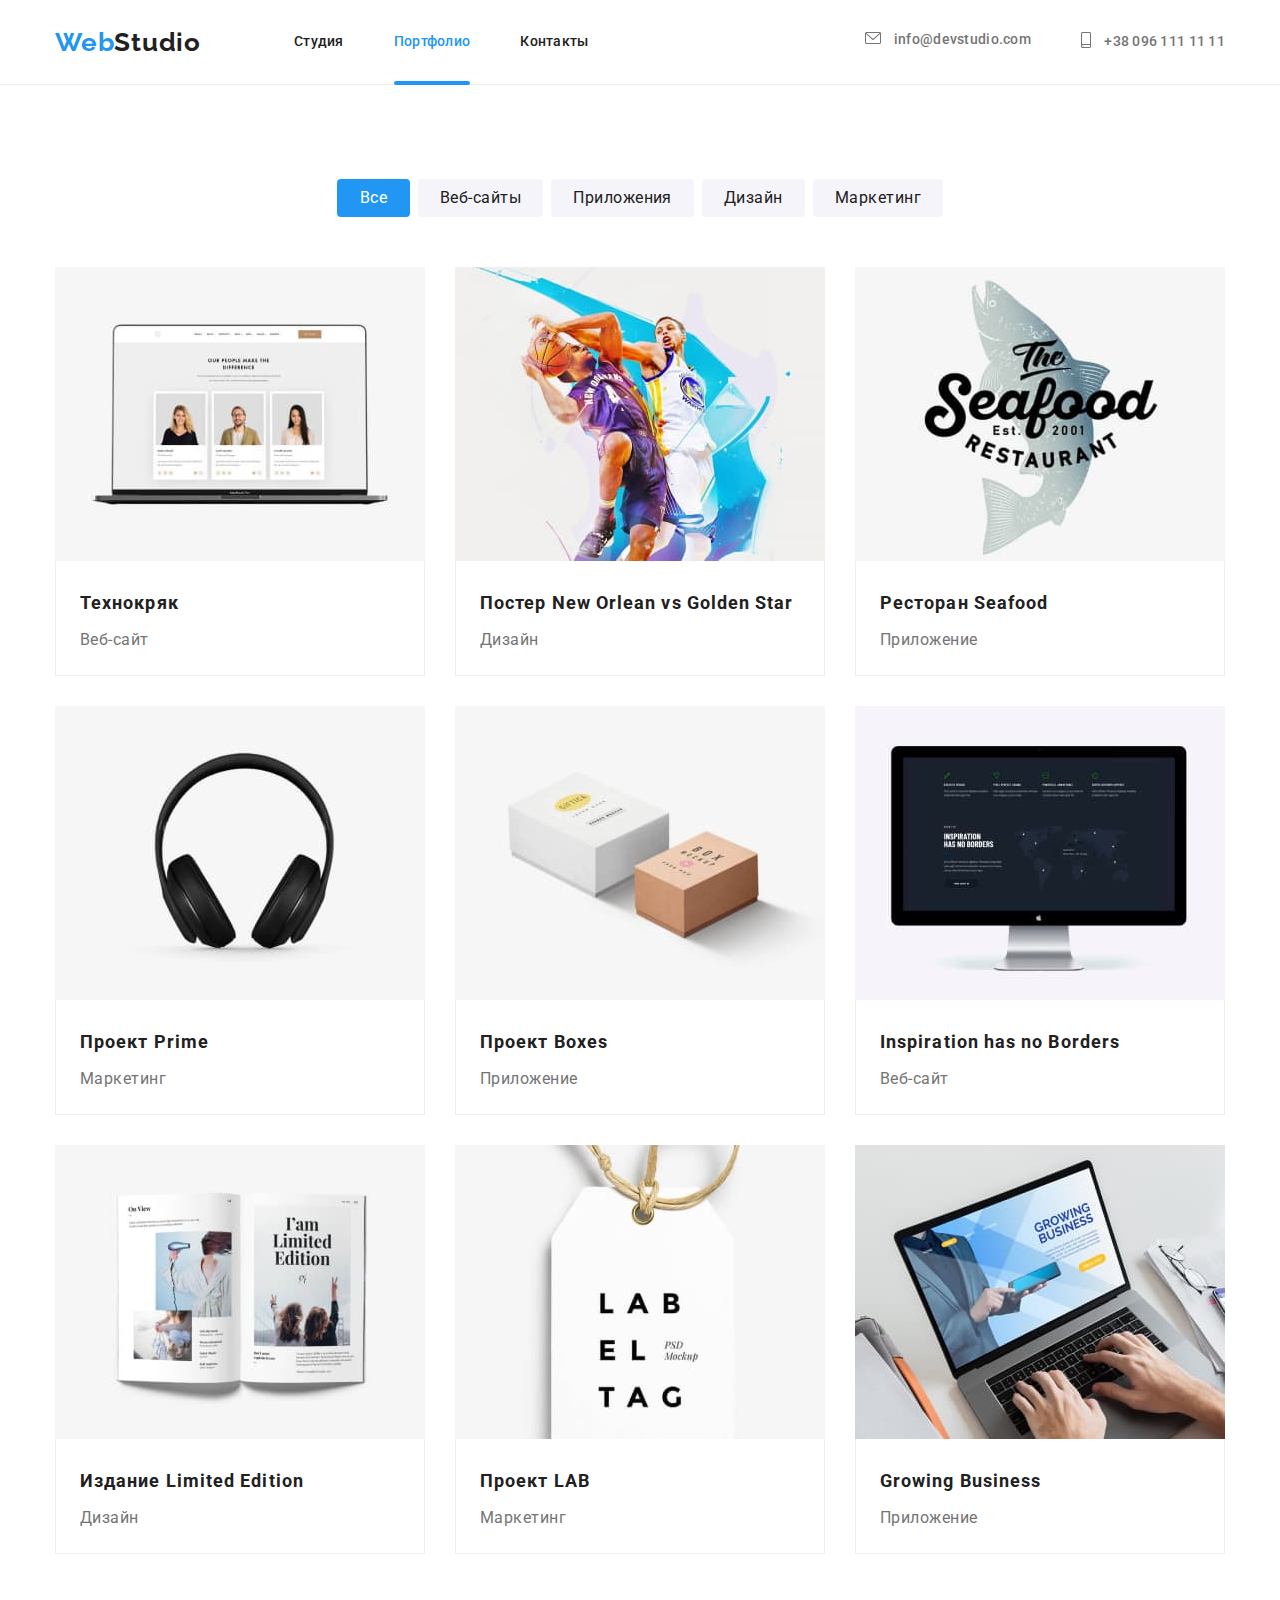
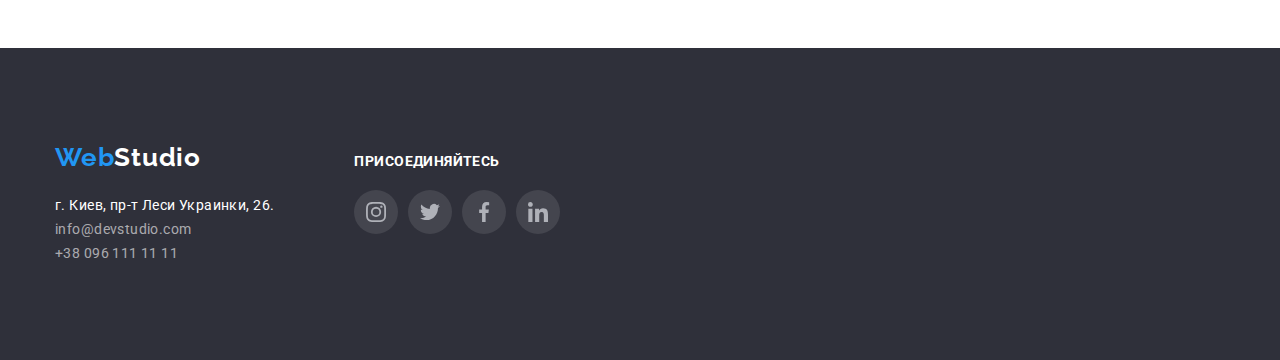
==== portfolio.html @ f9048c4e "Initial commit" ====
<!DOCTYPE html>
<html lang="ru">
  <head>
    <meta charset="UTF-8" />
    <meta http-equiv="X-UA-Compatible" content="IE=edge" />
    <meta name="viewport" content="width=device-width, initial-scale=1.0" />
    <title>Portfolio</title>
    <link href="https://fonts.googleapis.com" rel="preconnect" />
    <link href="https://fonts.gstatic.com" rel="preconnect" crossorigin />
    <link
      href="https://fonts.googleapis.com/css2?family=Raleway:wght@700&family=Roboto:wght@400;500;700;900&display=swap"
      rel="stylesheet"
    />
    <link
      rel="stylesheet"
      href="https://cdnjs.cloudflare.com/ajax/libs/modern-normalize/0.6.0/modern-normalize.min.css"
    />
    <link rel="stylesheet" href="./css/styles.css" />
  </head>
  <body>
    <!-- Шапка -->
    <header class="header">
      <nav class="main-nav container">
        <a href="./index.html" class="logo"
          ><span class="logo-web">Web</span>Studio</a
        >

        <ul class="site-nav list">
          <li class="item">
            <a href="./index.html" class="nav-link link">Студия</a>
          </li>
          <li class="item">
            <a href="./portfolio.html" class="nav-link link current"
              >Портфолио</a
            >
          </li>
          <li class="item"><a href="" class="nav-link link">Контакты</a></li>
        </ul>

        <ul class="contact-header list">
          <li class="item">
            <a href="mailto:info@devstudio.com" class="link">
              <span class="icon-header">
                <svg class="icon-mail" width="16px" height="12px">
                  <use href="./images/sprite.svg#icon-mail"></use>
                </svg>
              </span>
              info@devstudio.com</a
            >
          </li>
          <li class="item">
            <a href="tel:+380961111111" class="link">
              <span class="icon-header">
                <svg class="icon-mail" width="10px" height="16px">
                  <use href="./images/sprite.svg#icon-smartphone"></use>
                </svg>
              </span>
              +38 096 111 11 11</a
            >
          </li>
        </ul>
      </nav>
    </header>

    <main>
      <!-- Портфолио -->
      <section class="section portfolio">
        <div class="container">
          <h1 class="section-title visually-hidden">Портфолио</h1>
          <ul class="portfolio-filter list">
            <li class="item">
              <button type="button" class="button primary-filter">Все</button>
            </li>
            <li class="item">
              <button type="button" class="button">Веб-сайты</button>
            </li>
            <li class="item">
              <button type="button" class="button">Приложения</button>
            </li>
            <li class="item">
              <button type="button" class="button">Дизайн</button>
            </li>
            <li class="item">
              <button type="button" class="button">Маркетинг</button>
            </li>
          </ul>
        </div>

        <div class="container">
          <ul class="portfolio-list list">
            <li class="item">
              <a
                href=""
                class="portfolio-link link"
                target="_blank"
                rel="noopener nofollow noreferrer"
              >
                <div class="portfolio-img">
                  <img
                    src="./images/portfolio/technocrack.jpg"
                    alt="Ноутбук с сайтом"
                    width="370"
                    height="294"
                  />
                  <div class="project-description">
                    <p class="project-text">
                      Ресурс предлагает комплексные предложения с разным уровнем
                      функционала и сервисов. Все это позволит посетителю
                      получить исчерпывающие сведения о компании или частном
                      лице.
                    </p>
                  </div>
                </div>
                <div class="description">
                  <h2 class="title">Технокряк</h2>
                  <p class="text">Веб-сайт</p>
                </div>
              </a>
            </li>

            <li class="item">
              <a
                href=""
                class="portfolio-link link"
                target="_blank"
                rel="noopener nofollow noreferrer"
              >
                <div class="portfolio-img">
                  <img
                    src="./images/portfolio/poster.jpg"
                    alt="<Баскетболисты>"
                    width="370"
                    height="294"
                  />
                  <div class="project-description">
                    <p class="project-text">
                      Ресурс предлагает комплексные предложения с разным уровнем
                      функционала и сервисов. Все это позволит посетителю
                      получить исчерпывающие сведения о компании или частном
                      лице.
                    </p>
                  </div>
                </div>
                <div class="description">
                  <h2 class="title">Постер New Orlean vs Golden Star</h2>
                  <p class="text">Дизайн</p>
                </div>
              </a>
            </li>

            <li class="item">
              <a
                href=""
                class="portfolio-link link"
                target="_blank"
                rel="noopener nofollow noreferrer"
              >
                <div class="portfolio-img">
                  <img
                    src="./images/portfolio/seafood.jpg"
                    alt="Лого ресторана с рыбой"
                    width="370"
                    height="294"
                  />
                  <div class="project-description">
                    <p class="project-text">
                      Ресурс предлагает комплексные предложения с разным уровнем
                      функционала и сервисов. Все это позволит посетителю
                      получить исчерпывающие сведения о компании или частном
                      лице.
                    </p>
                  </div>
                </div>
                <div class="description">
                  <h2 class="title">Ресторан Seafood</h2>
                  <p class="text">Приложение</p>
                </div>
              </a>
            </li>

            <li class="item">
              <a
                href=""
                class="portfolio-link link"
                target="_blank"
                rel="noopener nofollow noreferrer"
              >
                <div class="portfolio-img">
                  <img
                    src="./images/portfolio/prj_prime.jpg"
                    alt="Наушники"
                    width="370"
                    height="294"
                  />
                  <div class="project-description">
                    <p class="project-text">
                      Ресурс предлагает комплексные предложения с разным уровнем
                      функционала и сервисов. Все это позволит посетителю
                      получить исчерпывающие сведения о компании или частном
                      лице.
                    </p>
                  </div>
                </div>
                <div class="description">
                  <h2 class="title">Проект Prime</h2>
                  <p class="text">Маркетинг</p>
                </div>
              </a>
            </li>

            <li class="item">
              <a
                href=""
                class="portfolio-link link"
                target="_blank"
                rel="noopener nofollow noreferrer"
              >
                <div class="portfolio-img">
                  <img
                    src="./images/portfolio/prj_box.jpg"
                    alt="Две коробки"
                    width="370"
                    height="294"
                  />
                  <div class="project-description">
                    <p class="project-text">
                      Ресурс предлагает комплексные предложения с разным уровнем
                      функционала и сервисов. Все это позволит посетителю
                      получить исчерпывающие сведения о компании или частном
                      лице.
                    </p>
                  </div>
                </div>
                <div class="description">
                  <h2 class="title">Проект Boxes</h2>
                  <p class="text">Приложение</p>
                </div>
              </a>
            </li>

            <li class="item">
              <a
                href=""
                class="portfolio-link link"
                target="_blank"
                rel="noopener nofollow noreferrer"
              >
                <div class="portfolio-img">
                  <img
                    src="./images/portfolio/inspiration.jpg"
                    alt="Монитор с сайтом"
                    width="370"
                    height="294"
                  />
                  <div class="project-description">
                    <p class="project-text">
                      Ресурс предлагает комплексные предложения с разным уровнем
                      функционала и сервисов. Все это позволит посетителю
                      получить исчерпывающие сведения о компании или частном
                      лице.
                    </p>
                  </div>
                </div>
                <div class="description">
                  <h2 class="title">Inspiration has no Borders</h2>
                  <p class="text">Веб-сайт</p>
                </div>
              </a>
            </li>

            <li class="item">
              <a
                href=""
                class="portfolio-link link"
                target="_blank"
                rel="noopener nofollow noreferrer"
              >
                <div class="portfolio-img">
                  <img
                    src="./images/portfolio/limited_edition.jpg"
                    alt="Журнал"
                    width="370"
                    height="294"
                  />
                  <div class="project-description">
                    <p class="project-text">
                      Ресурс предлагает комплексные предложения с разным уровнем
                      функционала и сервисов. Все это позволит посетителю
                      получить исчерпывающие сведения о компании или частном
                      лице.
                    </p>
                  </div>
                </div>
                <div class="description">
                  <h2 class="title">Издание Limited Edition</h2>
                  <p class="text">Дизайн</p>
                </div>
              </a>
            </li>

            <li class="item">
              <a
                href=""
                class="portfolio-link link"
                target="_blank"
                rel="noopener nofollow noreferrer"
              >
                <div class="portfolio-img">
                  <img
                    src="./images/portfolio/prj_lab.jpg"
                    alt="Экикетка"
                    width="370"
                    height="294"
                  />
                  <div class="project-description">
                    <p class="project-text">
                      Ресурс предлагает комплексные предложения с разным уровнем
                      функционала и сервисов. Все это позволит посетителю
                      получить исчерпывающие сведения о компании или частном
                      лице.
                    </p>
                  </div>
                </div>
                <div class="description">
                  <h2 class="title">Проект LAB</h2>
                  <p class="text">Маркетинг</p>
                </div>
              </a>
            </li>

            <li class="item">
              <a
                href=""
                class="portfolio-link link"
                target="_blank"
                rel="noopener nofollow noreferrer"
              >
                <div class="portfolio-img">
                  <img
                    src="./images/portfolio/growing_business.jpg"
                    alt="Ноутбук"
                    width="370"
                    height="294"
                  />
                  <div class="project-description">
                    <p class="project-text">
                      Ресурс предлагает комплексные предложения с разным уровнем
                      функционала и сервисов. Все это позволит посетителю
                      получить исчерпывающие сведения о компании или частном
                      лице.
                    </p>
                  </div>
                </div>
                <div class="description">
                  <h2 class="title">Growing Business</h2>
                  <p class="text">Приложение</p>
                </div>
              </a>
            </li>
          </ul>
        </div>
      </section>
    </main>

    <!-- Футер -->
    <footer class="footer section">
      <div class="footer container">
        <div class="footer-adress">
          <a href="./index.html" class="logo"
            ><span class="logo-web">Web</span
            ><span class="logo-studio">Studio</span></a
          >
          <!-- Адресс -->
          <address>
            <ul class="adress list">
              <li>
                <a
                  href="https://goo.gl/maps/piqngm7oDQpEDh6u6"
                  class="footer-adress"
                  target="_blank"
                  rel="noopener nofollow noreferrer"
                  >г. Киев, пр-т Леси Украинки, 26.</a
                >
              </li>
              <li>
                <a href="mailto:info@devstudio.com" class="footer-mail"
                  >info@devstudio.com</a
                >
              </li>
              <li>
                <a href="tel:+380961111111" class="footer-tel"
                  >+38 096 111 11 11</a
                >
              </li>
            </ul>
          </address>
        </div>

        <!-- social  -->
        <div class="footer-social">
          <h2 class="footer-tittle">присоединяйтесь</h2>
          <ul class="socials list">
            <li class="socials-item">
              <a class="socials-link" href="">
                <svg class="socials-icon" width="20" height="20">
                  <use href="./images/sprite.svg#icon-instagrambody"></use>
                </svg>
              </a>
            </li>
            <li class="socials-item">
              <a class="socials-link" href="">
                <svg class="socials-icon" width="20" height="20">
                  <use href="./images/sprite.svg#icon-twitterbody"></use>
                </svg>
              </a>
            </li>
            <li class="socials-item">
              <a class="socials-link" href="">
                <svg class="socials-icon" width="20" height="20">
                  <use href="./images/sprite.svg#icon-facebookbody"></use>
                </svg>
              </a>
            </li>
            <li class="socials-item">
              <a class="socials-link" href="">
                <svg class="socials-icon" width="20" height="20">
                  <use href="./images/sprite.svg#icon-linkedinbody"></use>
                </svg>
              </a>
            </li>
          </ul>
        </div>
      </div>
    </footer>
  </body>
</html>
---- css/styles.css ----
html {
    box-sizing: border-box;
}

*,
*::after,
*::before {
    box-sizing: inherit;
}

/* цвет основного текста #212121 */
/* вторичный цвет #757575 */
/*белый #FFFFFF  */
/* акцент #2196F3; */
/* подвал rgba(255, 255, 255, 0.6) */
/* вторичный цвет фона #2F303A; */
/* фон неактивной кнопки #F5F4FA*/
/* цвет рамки карточек #EEEEEE*/
/* цвет нижней рамки хедера #ECECEC */
/* цвет иконок #AFB1B8 */
/* цвет рамки клиентов #E5E5E5 */
/* цвет фона модального окнна rgba(0, 0, 0, 0.25)*/

:root {
    --primary-text-color: #212121;
    --secondary-text-color: #757575;
    --accent-color: #2196F3;
    --primary-white-color: #FFFFFF;
    --footer-color: rgba(255, 255, 255, 0.6);
    --secondary-bg-color: #2F303A;
    --button-bg-color: #F5F4FA;
    --border-card-color: #EEEEEE;
    --border-header-color: #ECECEC;
    --icon-color: #AFB1B8;
    --borger-client-color: #E5E5E5;
    --bg-modal-color: rgba(0, 0, 0, 0.25)
}

body {
    background-color: var(--primary-white-color);
    color: var(--primary-text-color);

    font-family: "Roboto", sans-serif; 
    font-size: 14px;
    letter-spacing: 0.03em;
}

/* Утиилиты */
.container {
    margin-left: auto;
    margin-right: auto;
    width: 1200px;
    padding-left: 15px;
    padding-right: 15px;
    /* outline: 2px solid tomato; */
}

.list {
    padding: 0;
    margin: 0;
    list-style: none;
}

.link {
    text-decoration: none;
    color: inherit;
}

img {
    display: block;
    max-width: 100%;
    height: auto;
}

/* main-nav */
.main-nav{
    display: flex;
    align-items: center;
}

/* Logo */
.logo {

    color: var(--primary-text-color);
    font-family: Raleway, cursive;
    font-weight: 700;
    font-size: 26px;
    line-height: 1.19;
    letter-spacing: 0.03em;

    text-decoration: none;
}

.logo-web {
    color: var(--accent-color);
}

/* site nav */
.site-nav {
    display: flex;
    margin-left: 93px;
}

.site-nav .item:not(:last-child) {
    margin-right: 50px;
}

.site-nav .link:hover,
.site-nav .link:focus {
    color: var(--accent-color);

    transition: color 250ms cubic-bezier(0.4, 0, 0.2, 1);
}

.site-nav .link {
    display: block;
    padding-top: 32px;
    padding-bottom: 32px;

    position: relative;

    color: var(--primary-text-color);
    font-weight: 500;
    line-height: 1.14;
    letter-spacing: 0.02em;
}

.site-nav .link.current {
    color: var(--accent-color);
}

.site-nav .link.current::after {
    content: '';

    position: absolute;
    left: 0;
    bottom: -2.6px;

    display: block;
    width: 100%;
    height: 4px;
    background-color: var(--accent-color);

    opacity: 1;
    transform: scaleX(1);
    border-radius: 2px;
}

.nav-link::after {
    content: '';

    position: absolute;
    left: 0;
    bottom: -2.6px;

    display: block;
    width: 100%;
    height: 4px;
    background-color: var(--accent-color);

    opacity: 0;
    transform: scaleX(0);
    transform-origin: center left;
    transition: transform 250ms cubic-bezier(0.4, 0, 0.2, 1),
        opacity 250ms cubic-bezier(0.4, 0, 0.2, 1); 
    border-radius: 2px;
}


.nav-link:hover::after {
    opacity: 1;
    width: 100%;
    transform: scaleX(1);

}

.contact-header .link:hover,
.contact-header .link:focus {
    color: var(--accent-color);

    transition: color 250ms cubic-bezier(0.4, 0, 0.2, 1);
}

.contact-header {
    display: flex;
    margin-left: auto;
}

.contact-header .item:not(:last-child) {
    margin-right: 50px;
}

.contact-header .link {

    display: block;
    padding-top: 32px;
    padding-bottom: 32px;

    color: var(--secondary-text-color);
    font-weight: 500;
    line-height: 1.14;
    letter-spacing: 0.02em;
}

.icon-header{
    margin-right: 10px;
    fill: inherit;
    vertical-align: middle;
    fill: currentColor;
}

.header {
    border-bottom-width: 1px;
    border-bottom-style: solid;
    border-bottom-color: #ECECEC;
}

/* hero */
.section-hero {

    max-width: 1600px;
    min-height: 600px;
    margin-right: auto;
    margin-left: auto;

    background-image: linear-gradient(
        to right,
        rgba(47, 48, 58, 0.4),
        rgba(47, 48, 58, 0.4)
        ),
    url("../images/main-site/heager_img.jpg");
    background-repeat: no-repeat;
    background-size: cover;
    background-position: center;

    padding-top: 200px;
    padding-bottom: 200px;

    background-color: var(--secondary-bg-color);
    text-align: center;
}

.section {
    padding-top: 94px;
    padding-bottom: 94px;
}

/* .section +.section{
    padding-top: 0px;
} */

.section-title {
    margin-top: 0;
    margin-bottom: 50px;

    font-size: 36px;
    line-height: 1.17;
    text-align: center;
}

.hero-title {
    margin-top: 0;
    margin-bottom: 30px;
    margin-right: 283px;
    margin-left: 283px;

    color: var(--primary-white-color);
    text-transform: uppercase;

    font-weight: 900;
    font-size: 44px;
    line-height: 1.5;
    /* text-align: center; */
    letter-spacing: 0.06em;
}

/* Button */
.button.primary {
    display: block;
    padding: 10px 32px;
    margin: 0 auto;
    min-width: 200px;

    color: var(--primary-white-color);
    background-color: var(--accent-color);
    box-shadow: 0px 4px 4px rgba(0, 0, 0, 0.25);

    font-weight: 700;
    font-size: 16px;
    line-height: 1.88;
    letter-spacing: 0.06em;
}

.button {
    border-radius: 4px;
    padding: 6px 22px;
    min-width: 73px;
    border: none;


    color: var(--primary-text-color);
    background-color: var(--button-bg-color);

    cursor: pointer;
    font-family: inherit;

    font-size: 16px;
    line-height: 1.63;
    
    text-align: center;
    letter-spacing: 0.03em;
}

/* Advantages */
.section-work{
    padding-top: 0px;
}

.visually-hidden {
    position: absolute;
    width: 1px;
    height: 1px;
    margin: -1px;
    border: 0;
    padding: 0;
    white-space: nowrap;
    clip-path: inset(100%);
    clip: rect(0 0 0 0);
    overflow: hidden;

}

.advantages-list {
    display: flex;
    flex-wrap: wrap;
}

.advantages-list .list-item {
    width: 270px;
}

.advantages-box {
    display: flex;
    justify-content: center;
    align-items: center;
    height: 120px;
    width: 270px;
    border-radius: 4px;
    margin-bottom: 30px;

    background-color: var(--button-bg-color);
}

.icon-advantages {
    margin: 0 auto;
}

.advantages-list .list-item:not(:last-child){
    margin-right: 30px;
}

.advantages-list .title{
    margin-top: 0;
    margin-bottom: 10px;

    text-transform: uppercase;

    font-size: 14px;
    line-height: 1.14;
}

.advantages-list .text{     
    margin-top: 0;
    margin-bottom: 0;

    color: var(--secondary-text-color);
    line-height: 1.71; 
}

.work-list {
    display: flex;
    flex-wrap: wrap;
    justify-content: space-between;
}

.work-item {
    position: relative;
}

.work-desс {
    font-weight: 700;
    font-size: 14px;
    line-height: 1.14;
    text-align: center;
    letter-spacing: 0.03em;
    text-transform: uppercase;
    position: absolute;
    bottom: 0;
    width: 100%;
    padding: 27px 0;
    margin: 0;
    color: var(--primary-white-color);
    background-color: rgba(47, 48, 58, 0.8);
    transition: transform 250ms cubic-bezier(0.4, 0, 0.2, 1);
}

/* Team */

.team-list {
    display: flex;
    flex-wrap: wrap;
}

.team-list .item:not(:last-child) {
    margin-right: 30px;
}

.team-list .item{

    border-bottom-right-radius: 4px;
    border-bottom-left-radius: 4px;

    box-shadow: 0px 1px 3px rgba(0, 0, 0, 0.12), 0px 1px 1px rgba(0, 0, 0, 0.14), 0px 2px 1px rgba(0, 0, 0, 0.2);

    background-color: var(--primary-white-color);
}

.section.team{  
    padding-top: 94px;
    
    background-color: var(--button-bg-color);
}

.team-list .title {

    margin-top: 0;
    margin-bottom: 0;
    padding-top: 30px;
    padding-bottom: 10px;

    font-weight: 500;
    font-size: 16px;
    line-height: 1.19;
    text-align: center;
}

.team-list .text{

    margin-top: 0;
    margin-bottom: 0px;
    padding-bottom: 16px;
  
    color: var(--secondary-text-color);

    font-size: 16px;
    line-height: 1.19;  
    text-align: center;

}

.socials {
    display: flex;
    align-items: center;
    justify-content: center;

    padding-bottom: 30px;
}

.socials-item:not(:last-child) {
  margin-right: 10px;
}

.socials-link {
    display: flex;
    justify-content: center;
    align-items: center;
    width: 100%;
    height: 100%;

    color: var(--icon-color);
    border-radius: 50%;
}

.socials-link:hover,
.socials-link:focus {
    color: var(--primary-white-color);
    background-color: var(--accent-color);

    transition: color 250ms cubic-bezier(0.4, 0, 0.2, 1);
}

.socials-icon {
    fill: currentColor;
}

/* Постоянные клиенты */
.clients-list {
    display: flex;
}

.client-item {
    display: flex;
    justify-content: center;
    align-items: center;
    
    width: 170px;
    height: 92px;
    border: 1px solid var(--borger-client-color);
    border-radius: 4px;
    margin-right: 30px;
}

.client-item:hover,
.client-item:focus{
    border-color: var(--accent-color);
    border-radius: 4px;

    transition: border-top-color 250ms cubic-bezier(0.4, 0, 0.2, 1),
        border-right-color 250ms cubic-bezier(0.4, 0, 0.2, 1),
        border-bottom-color 250ms cubic-bezier(0.4, 0, 0.2, 1);
}


.client-icon {
    fill: var(--icon-color);
}

.client-item:hover .client-icon,
.client-item:focus .client-icon{
    fill: var(--accent-color);

    transition: fill 250ms cubic-bezier(0.4, 0, 0.2, 1);
}

.client-item:last-child {
    margin: 0;
}

.item-icon {
    fill: var(--icon-color);
}

.item-icon:hover,
.item-icon:focus {
    fill: var(--accent-color);
    transition: fill 250ms cubic-bezier(0.4, 0, 0.2, 1);
}

/* Футер */
.footer {
    background-color: var(--secondary-bg-color);
}

.logo-studio {
    color: var(--primary-white-color);
}

.adress.list {
    margin-top: 20px;
}

.footer-adress{
    display: inline-block;
    margin-right: 40px;

    text-decoration: none;
    font-style: normal;

    color: var(--primary-white-color);
    
    font-weight: 400;
    line-height: 1.71;
    letter-spacing: 0.03em;
}

.footer-mail,
.footer-tel{
    text-decoration: none;
    font-style: normal;

    color: var(--footer-color);

    font-weight: 400;
    line-height: 1.71;    
    letter-spacing: 0.03em;
}

.footer-mail:hover,
.footer-mail:focus,
.footer-tel:hover,
.footer-tel:focus{
    color: var(--accent-color);

    transition: color 250ms cubic-bezier(0.4, 0, 0.2, 1);
}

.footer.container {
    display: flex;
}

.footer-social {
    display: inline-block;
}

.footer-tittle {

    font-weight: 700;
    font-size: 14px;
    line-height: 1.14;
    letter-spacing: 0.03em;
    margin-bottom: 20px;

    color: var(--primary-white-color);
    text-transform: uppercase;
}

.socials-item {
    position: relative;
    width: 44px;
    height: 44px;
    border-radius: 50%;
    fill: var(--primary-white-color);
    background-color: rgba(255, 255, 255, .1);
}

/* subscription */

.subscription {
    margin-left: 93px;
}

.subscription-title {
    font-weight: 700;
    font-size: 14px;
    line-height: 1.4;
    letter-spacing: 0.03em;
    text-transform: uppercase;
    margin-bottom: 20px;

    color: var(--primary-white-color);
}

.subscription-mail {
    display: flex;    
}

.subscription-mail-input {
    
    width: 358px;
    height: 50px;
    
    padding: 15px 16px;
    margin-right: 12px;
    
    border: none;
    background-color: transparent;
    outline: 1px solid rgba(255, 255, 255, 0.3);
    border-radius: 4px;

    font-weight: 400;
    font-size: 16px;
    line-height: 1.25;
    letter-spacing: 0.03em;
    color: rgba(255, 255, 255, 0.6);
}

.subscription-mail .subscription-button {
    display: flex;
    text-align: center;
    align-items: center;
    padding: 0px;
    padding-left: 29px;
}

.subscription-button-title {
    margin-right: 10px;
}

.subscription-icon {
    display: flex;
    text-align: center;
    align-items: center;
    margin-left: 10px;
}

/* Portfolio */

.portfolio-filter {
    display: flex;
    justify-content: center;
    margin-bottom: 50px;
}

.portfolio-filter .item:not(:last-child) {
    margin-right: 8px;
}

.site-nav .link:hover,
.site-nav .link:focus {
    color: var(--accent-color);

    transition: color 250ms cubic-bezier(0.4, 0, 0.2, 1);
}

.primary-filter {
    color: var(--primary-white-color);
    background-color: var(--accent-color);

    font-size: 16px;
    line-height: 1.63;

    text-align: center;
    letter-spacing: 0.03em;
}

.portfolio-filter .button:hover,
.portfolio-filter .button:focus {
    color: var(--primary-white-color);
    background-color: var(--accent-color);

    box-shadow: 0px 3px 1px rgba(0, 0, 0, 0.1), 0px 1px 2px rgba(0, 0, 0, 0.08), 0px 2px 2px rgba(0, 0, 0, 0.12);

    transition: color 250ms cubic-bezier(0.4, 0, 0.2, 1),
    box-shadow 250ms cubic-bezier(0.4, 0, 0.2, 1),
    background-color 250ms cubic-bezier(0.4, 0, 0.2, 1);
}

.portfolio-list {
    display: flex;
    flex-wrap: wrap;
}

.portfolio-list .item:hover,
.portfolio-list .item:focus{
    box-shadow: 0px 1px 1px rgba(0, 0, 0, 0.12), 0px 4px 4px rgba(0, 0, 0, 0.06), 1px 4px 6px rgba(0, 0, 0, 0.16);

    transition: box-shadow 250ms cubic-bezier(0.4, 0, 0.2, 1);
}

.portfolio-list .item {
    /* width: 370px; */
    width: calc((100% - 60px) / 3);
    margin-right: 30px;
}

.portfolio-list .item .description {
    position: relative;

    border-right-width: 1px;
    border-right-style: solid;
    border-right-color: var(--border-card-color);
    
    border-bottom-width: 1px;
    border-bottom-style: solid;
    border-bottom-color: var(--border-card-color);
    
    border-left-width: 1px;
    border-left-style: solid;
    border-left-color: var(--border-card-color);

    padding-left: 24px;
}

.portfolio-list .item:nth-child(3n) {
    margin-right: 0;
}

.portfolio-list .item:not(:nth-last-child(-n + 3)) {
    margin-bottom: 30px;
}

.portfolio-list .title {
    margin-top: 0;
    margin-bottom: 4px;

    padding-top: 24px;

    color: var(--primary-text-color);

    font-size: 18px;
    line-height: 2;
    letter-spacing: 0.06em;
}

.portfolio-list .text{
    margin-top: 0;
    margin-bottom: 20px;


    color: var(--secondary-text-color);
    
    font-weight: 400;
    font-size: 16px;
    line-height: 1.88;
    letter-spacing: 0.03em;
}

.portfolio-link {
    position: relative;
}

.portfolio-img {
    position: relative;
    overflow: hidden;  
    height: 294px; 
}

.project-description {
    display: flex;
    justify-content: center;
    align-items: center;
    position: absolute;
    top: 0;
    width: 100%;
    height: 100%;
    overflow: hidden;
    transform: translateY(103%);
    background-color: var(--accent-color);
    opacity: 0.9;

    transition: transform 0.25s cubic-bezier(0.4, 0, 0.2, 1), width 0.25s cubic-bezier(0.4, 0, 0.2, 1);
}

.item:hover .project-description,
.item:focus .project-description {
    transform: translateY(0);
}
.project-text {
    margin-left: 24px;
    font-size: 18px;
    line-height: 1.55;
    letter-spacing: 0.03em;
    color: var(--primary-white-color);
}

/* Modal */
.backdrop {
    position: fixed;
    top: 0;
    left: 0;
    width: 100%;
    height: 100%;
    background-color: var(--bg-modal-color);

    opacity: 1;
    transition: opacity 250ms cubic-bezier(0.4, 0, 0.2, 1);
}

.backdrop.is-hidden {
    opacity: 0;
    pointer-events: none;
}

.backdrop.is-hidden .modal {
    transform: translate(-50%, -50%) scale(1.1);
}

.modal {
    position: absolute;
    top: 50%;
    left: 50%;
    
    height: 581px;
    width: 528px;
    padding: 0px;
    border-radius: 4px;
    background-color: var(--primary-white-color);

    transform: translate(-50%, -50%) scale(1);
}

.modal-button {
    position: absolute;
    right: 8px;
    top: 8px;
    display: flex;
    flex-direction: column;
    justify-content: center;
    align-items: center;
    cursor: pointer;
    width: 30px;
    height: 30px;
    border-radius: 50%;
    background: var(--primary-white-color);
    border: 1px solid rgba(0, 0, 0, 0.1); 
}

.modal-button:hover,
.modal-button:focus {
    fill: var(--accent-color);

    transition: fill 250ms cubic-bezier(0.4, 0, 0.2, 1);
}

.title-form {
    font-weight: 700;
    font-size: 20px;
    line-height: 1.15;
    text-align: center;
    letter-spacing: 0.03em;
    color: var(--primary-text-color);
    
    margin-top: 40px;
    margin-bottom: 12px

}

.form-field {
    position: relative;

    display: flex;
    flex-direction: column;
    margin-right: 40px;
    margin-left: 40px;
    margin-bottom: 10px;
}

.form-field label {
    letter-spacing: 0.01em;
    font-weight: 400;
    font-size: 12px;
    line-height: 1.17;
    color: var(--secondary-text-color);

    margin-bottom: 4px;
}

.form-input {
    width: 100%;
    margin: 0;
    padding: 10px 20px;
    padding-left: 40px;
    font: inherit;

    cursor: pointer;
}

.form-field input,
.form-field textarea {
    border: 1px solid rgba(33, 33, 33, 0.2);
    border-radius: 4px;
}

.form-field textarea:focus {
    border: 1px solid var(--accent-color);
    outline: transparent;
    transition: border 250ms cubic-bezier(0.4, 0, 0.2, 1);
}

.form-field textarea {
    resize: none;
    cursor: pointer;
    height: 120px;
    padding-top: 12px;
    padding-left: 16px;    
}

.form-field textarea::placeholder {
    font-weight: 400;
    font-size: 12px;
    line-height: 1.17;
    letter-spacing: 0.01em;
    
    color: rgba(117, 117, 117, 0.5);

    padding-top: 3px;
    padding-left: 2px;
}

.form-field.submit {
    display: inline;
    font-weight: 400;
    font-size: 14px;
    line-height: 2;
    letter-spacing: 0.03em;

    margin-bottom: 40px;
}

.button.primary:hover {
    
    color: var(--primary-white-color);
    background-color: #188CE8;
    filter: drop-shadow(0px 4px 4px rgba(0, 0, 0, 0.25));

    transition: color 250ms cubic-bezier(0.4, 0, 0.2, 1);
    transition: background-color 250ms cubic-bezier(0.4, 0, 0.2, 1);
    
}

.modal-icon {
    position: absolute;
    top: 50%;
    left: 12px;

    display: inline-block;
}

.form-input:focus {
    border: 1px solid var(--accent-color);
    outline: transparent;
    transition: border 250ms cubic-bezier(0.4, 0, 0.2, 1);
}

.form-input:focus ~.modal-icon {
    fill: var(--accent-color);

    transition: fill 250ms cubic-bezier(0.4, 0, 0.2, 1);
}

.checkbox {
    position: absolute;
    width: 1px;
    height: 1px;
    margin: -1px;
    border: 0;
    padding: 0;
    clip: rect(0 0 0 0);
    overflow: hidden;
}

.checkbox-label {
    display: flex;
    align-items: center;
    justify-content: center;

    margin-top: 20px;
    margin-bottom: 30px;
}

.icon {
    display: inline;
    width: 16px;
    height: 15px;
    margin-right: 7px;

    border: 2px solid var(--primary-text-color);
    border-radius: 4px;
}

.checkbox:checked + .icon {
    border-color: transparent;
    background-color: var(--accent-color);
    background-image: url('../images/full-check.svg');
    background-size: contain;
    background-origin: border-box;
}

.checkbox-text {
    font-style: normal;
    font-weight: 400;
    font-size: 14px;
    line-height: 1.7;
    letter-spacing: 0.03em;
    margin-right: 5px;
}

.checkbox-link {
    color: var(--accent-color);
    margin-bottom: 2px;
}

.checkbox-link {
    font-weight: 400;
    font-size: 14px;
    line-height: 1.7px;
    letter-spacing: 0.03em;
}
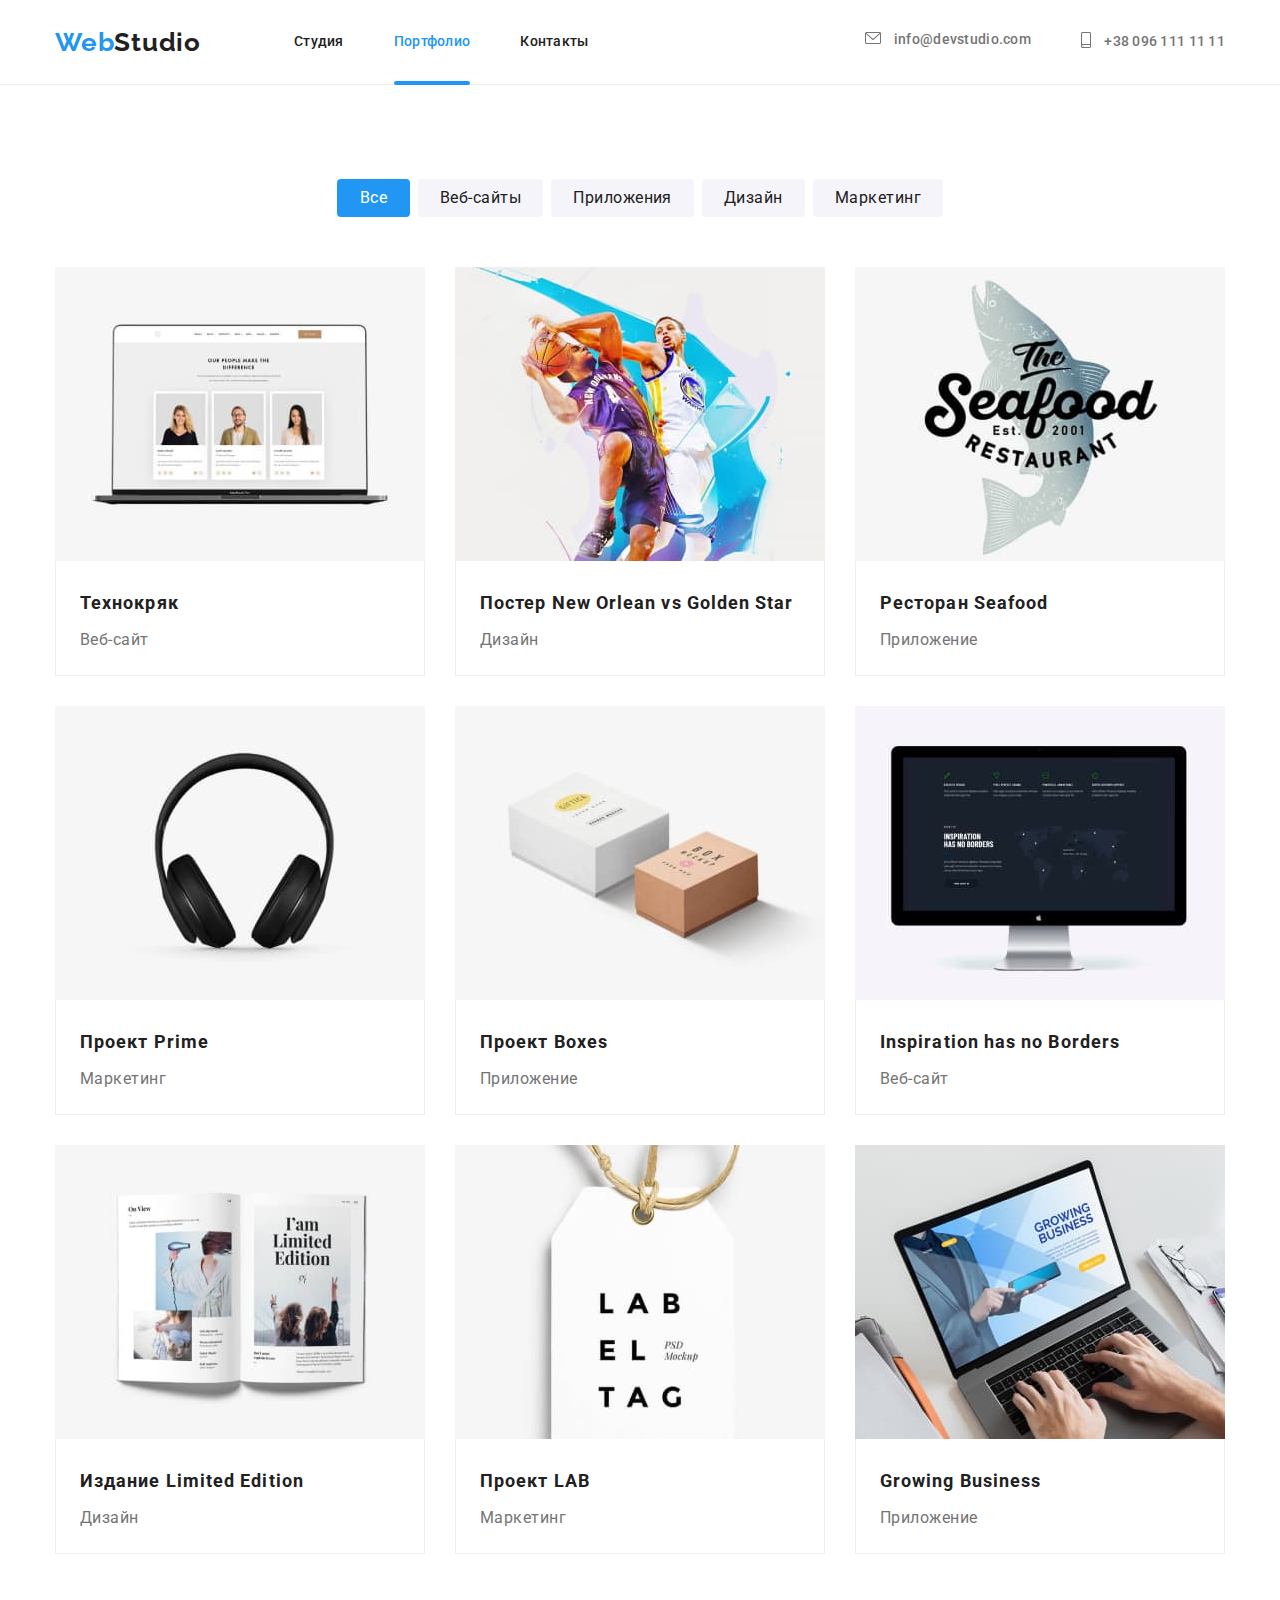
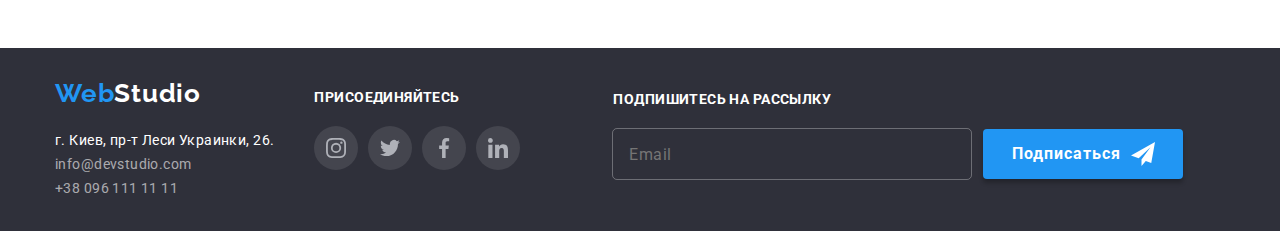
==== commit ea3d7894: "Добавил BEM и препроцессор SASS" ====
--- a/portfolio.html
+++ b/portfolio.html
@@ -15,33 +15,42 @@
       rel="stylesheet"
       href="https://cdnjs.cloudflare.com/ajax/libs/modern-normalize/0.6.0/modern-normalize.min.css"
     />
-    <link rel="stylesheet" href="./css/styles.css" />
+    <!-- <link rel="stylesheet" href="./css/styles.css" /> -->
+    <link rel="stylesheet" href="./css/main.min.css" />
   </head>
   <body>
     <!-- Шапка -->
     <header class="header">
-      <nav class="main-nav container">
-        <a href="./index.html" class="logo"
-          ><span class="logo-web">Web</span>Studio</a
+      <nav class="header__main-nav container">
+        <a href="./index.html" class="header__logo"
+          ><span class="header__logo-web">Web</span>Studio</a
         >
 
         <ul class="site-nav list">
-          <li class="item">
-            <a href="./index.html" class="nav-link link">Студия</a>
+          <li class="site-nav__item">
+            <a href="./index.html" class="site-nav__link">Студия</a>
           </li>
-          <li class="item">
-            <a href="./portfolio.html" class="nav-link link current"
+          <li class="site-nav__item">
+            <a
+              href="./portfolio.html"
+              class="site-nav__link site-nav__link--current"
               >Портфолио</a
             >
           </li>
-          <li class="item"><a href="" class="nav-link link">Контакты</a></li>
+          <li class="site-nav__item">
+            <a href="" class="site-nav__link">Контакты</a>
+          </li>
         </ul>
 
         <ul class="contact-header list">
-          <li class="item">
-            <a href="mailto:info@devstudio.com" class="link">
-              <span class="icon-header">
-                <svg class="icon-mail" width="16px" height="12px">
+          <li class="contact-header__item">
+            <a href="mailto:info@devstudio.com" class="contact-header__link">
+              <span class="contact-header__icon">
+                <svg
+                  class="contact-header__icon-mail"
+                  width="16px"
+                  height="12px"
+                >
                   <use href="./images/sprite.svg#icon-mail"></use>
                 </svg>
               </span>
@@ -49,9 +58,13 @@
             >
           </li>
           <li class="item">
-            <a href="tel:+380961111111" class="link">
-              <span class="icon-header">
-                <svg class="icon-mail" width="10px" height="16px">
+            <a href="tel:+380961111111" class="contact-header__link">
+              <span class="contact-header__icon">
+                <svg
+                  class="contact-header__icon-mail"
+                  width="10px"
+                  height="16px"
+                >
                   <use href="./images/sprite.svg#icon-smartphone"></use>
                 </svg>
               </span>
@@ -363,32 +376,32 @@
     </main>
 
     <!-- Футер -->
-    <footer class="footer section">
-      <div class="footer container">
+    <footer class="footer-section">
+      <div class="footer-container">
         <div class="footer-adress">
-          <a href="./index.html" class="logo"
-            ><span class="logo-web">Web</span
-            ><span class="logo-studio">Studio</span></a
+          <a href="./index.html" class="footer__logo"
+            ><span class="footer__logo-web">Web</span
+            ><span class="footer__logo-studio">Studio</span></a
           >
           <!-- Адресс -->
           <address>
-            <ul class="adress list">
+            <ul class="footer__adress-list list">
               <li>
                 <a
                   href="https://goo.gl/maps/piqngm7oDQpEDh6u6"
-                  class="footer-adress"
+                  class="footer__adress"
                   target="_blank"
                   rel="noopener nofollow noreferrer"
                   >г. Киев, пр-т Леси Украинки, 26.</a
                 >
               </li>
               <li>
-                <a href="mailto:info@devstudio.com" class="footer-mail"
+                <a href="mailto:info@devstudio.com" class="footer__mail"
                   >info@devstudio.com</a
                 >
               </li>
               <li>
-                <a href="tel:+380961111111" class="footer-tel"
+                <a href="tel:+380961111111" class="footer__tel"
                   >+38 096 111 11 11</a
                 >
               </li>
@@ -398,38 +411,60 @@
 
         <!-- social  -->
         <div class="footer-social">
-          <h2 class="footer-tittle">присоединяйтесь</h2>
-          <ul class="socials list">
-            <li class="socials-item">
-              <a class="socials-link" href="">
-                <svg class="socials-icon" width="20" height="20">
+          <h2 class="footer-social__tittle">присоединяйтесь</h2>
+          <ul class="footer-social__list list">
+            <li class="footer-social__item">
+              <a class="footer__link socials-link" href="">
+                <svg class="footer__icon socials-icon" width="20" height="20">
                   <use href="./images/sprite.svg#icon-instagrambody"></use>
                 </svg>
               </a>
             </li>
-            <li class="socials-item">
-              <a class="socials-link" href="">
-                <svg class="socials-icon" width="20" height="20">
+            <li class="footer-social__item">
+              <a class="footer__link socials-link" href="">
+                <svg class="footer__icon socials-icon" width="20" height="20">
                   <use href="./images/sprite.svg#icon-twitterbody"></use>
                 </svg>
               </a>
             </li>
-            <li class="socials-item">
-              <a class="socials-link" href="">
-                <svg class="socials-icon" width="20" height="20">
+            <li class="footer-social__item">
+              <a class="footer__link socials-link" href="">
+                <svg class="footer__icon socials-icon" width="20" height="20">
                   <use href="./images/sprite.svg#icon-facebookbody"></use>
                 </svg>
               </a>
             </li>
-            <li class="socials-item">
-              <a class="socials-link" href="">
-                <svg class="socials-icon" width="20" height="20">
+            <li class="footer-social__item">
+              <a class="footer__link socials-link" href="">
+                <svg class="footer__icon socials-icon" width="20" height="20">
                   <use href="./images/sprite.svg#icon-linkedinbody"></use>
                 </svg>
               </a>
             </li>
           </ul>
         </div>
+
+        <!-- subscription -->
+        <form class="subscription">
+          <h2 class="subscription__title">Подпишитесь на рассылку</h2>
+          <div class="subscription-mail">
+            <input
+              type="email"
+              class="subscription-mail__input"
+              name="mail"
+              id="subscription-mail"
+              placeholder="Email"
+            />
+            <button type="submit" class="button subscription-button">
+              Подписаться
+              <span class="subscription-button__icon">
+                <svg width="24" height="24">
+                  <use href="./images/sprite.svg#icon-send"></use>
+                </svg>
+              </span>
+            </button>
+          </div>
+        </form>
       </div>
     </footer>
   </body>
--- a/css/main.min.css
+++ b/css/main.min.css
@@ -0,0 +1 @@
+:root{--primary-text-color: #212121;--secondary-text-color: #757575;--accent-color: #2196F3;--primary-white-color: #FFFFFF;--footer-color: rgba(255, 255, 255, 0.6);--secondary-bg-color: #2F303A;--button-bg-color: #F5F4FA;--border-card-color: #EEEEEE;--border-header-color: #ECECEC;--icon-color: #AFB1B8;--borger-client-color: #E5E5E5;--bg-modal-color: rgba(0, 0, 0, 0.25)}.visually-hidden{position:absolute;white-space:nowrap;width:1px;height:1px;overflow:hidden;border:0;padding:0;clip:rect(0 0 0 0);-webkit-clip-path:inset(50%);clip-path:inset(50%);margin:-1px}/*! modern-normalize v0.6.0 | MIT License | https://github.com/sindresorhus/modern-normalize */*,*::before,*::after{-webkit-box-sizing:border-box;box-sizing:border-box}:root{-moz-tab-size:4;-o-tab-size:4;tab-size:4}html{line-height:1.15;-webkit-text-size-adjust:100%}body{margin:0}body{font-family:system-ui,-apple-system,"Segoe UI",Roboto,Helvetica,Arial,sans-serif,"Apple Color Emoji","Segoe UI Emoji"}hr{height:0}abbr[title]{-webkit-text-decoration:underline dotted;text-decoration:underline dotted}b,strong{font-weight:bolder}code,kbd,samp,pre{font-family:SFMono-Regular,Consolas,"Liberation Mono",Menlo,monospace;font-size:1em}small{font-size:80%}sub,sup{font-size:75%;line-height:0;position:relative;vertical-align:baseline}sub{bottom:-0.25em}sup{top:-0.5em}button,input,optgroup,select,textarea{font-family:inherit;font-size:100%;line-height:1.15;margin:0}button,select{text-transform:none}button,[type=button],[type=reset],[type=submit]{-webkit-appearance:button}button::-moz-focus-inner,[type=button]::-moz-focus-inner,[type=reset]::-moz-focus-inner,[type=submit]::-moz-focus-inner{border-style:none;padding:0}button:-moz-focusring,[type=button]:-moz-focusring,[type=reset]:-moz-focusring,[type=submit]:-moz-focusring{outline:1px dotted ButtonText}fieldset{padding:.35em .75em .625em}legend{padding:0}progress{vertical-align:baseline}[type=number]::-webkit-inner-spin-button,[type=number]::-webkit-outer-spin-button{height:auto}[type=search]{-webkit-appearance:textfield;outline-offset:-2px}[type=search]::-webkit-search-decoration{-webkit-appearance:none}::-webkit-file-upload-button{-webkit-appearance:button;font:inherit}summary{display:list-item}.team__section,.footer-section,.clients-section,.work__section,.advantages__section{padding-top:94px;padding-bottom:94px}.team__container,.footer-container,.clients__container,.work__section,.advantages__container{margin-left:auto;margin-right:auto;width:1200px;padding-left:15px;padding-right:15px}body{background-color:var(--primary-white-color);color:var(--primary-text-color);font-family:"Roboto",sans-serif;font-size:14px;letter-spacing:.03em}html{-webkit-box-sizing:border-box;box-sizing:border-box}*,*::after,*::before{-webkit-box-sizing:inherit;box-sizing:inherit}.list{padding:0;margin:0;list-style:none}.link{text-decoration:none;color:inherit}img{display:block;max-width:100%;height:auto}.container{margin-left:auto;margin-right:auto;width:1200px;padding-left:15px;padding-right:15px}.section{padding-top:94px;padding-bottom:94px}.button.primary{display:block;padding:10px 32px;margin:0 auto;min-width:200px;color:var(--primary-white-color);background-color:var(--accent-color);-webkit-box-shadow:0px 4px 4px rgba(0,0,0,.25);box-shadow:0px 4px 4px rgba(0,0,0,.25);font-weight:700;font-size:16px;line-height:1.88;letter-spacing:.06em}.button.primary:hover{color:var(--primary-white-color);background-color:#188ce8;-webkit-filter:drop-shadow(0px 4px 4px rgba(0, 0, 0, 0.25));filter:drop-shadow(0px 4px 4px rgba(0, 0, 0, 0.25));-webkit-transition:color 250ms cubic-bezier(0.4, 0, 0.2, 1);transition:color 250ms cubic-bezier(0.4, 0, 0.2, 1);-webkit-transition:background-color 250ms cubic-bezier(0.4, 0, 0.2, 1);transition:background-color 250ms cubic-bezier(0.4, 0, 0.2, 1)}.button{border-radius:4px;padding:6px 22px;min-width:73px;border:none;color:var(--primary-text-color);background-color:var(--button-bg-color);cursor:pointer;font-family:inherit;font-size:16px;line-height:1.63;text-align:center;letter-spacing:.03em}.advantages__list{display:-webkit-box;display:-ms-flexbox;display:flex;-ms-flex-wrap:wrap;flex-wrap:wrap}.advantages__item{width:270px}.advantages__box{display:-webkit-box;display:-ms-flexbox;display:flex;-webkit-box-pack:center;-ms-flex-pack:center;justify-content:center;-webkit-box-align:center;-ms-flex-align:center;align-items:center;height:120px;width:270px;border-radius:4px;margin-bottom:30px;background-color:var(--button-bg-color)}.advantages__icon{margin:0 auto}.advantages__item:not(:last-child){margin-right:30px}.advantages__title{margin-top:0;margin-bottom:10px;text-transform:uppercase;font-size:14px;line-height:1.14}.advantages__text{margin-top:0;margin-bottom:0;color:var(--secondary-text-color);line-height:1.71}.work__section{padding-top:0px}.work__title{margin-top:0;margin-bottom:50px;font-size:36px;line-height:1.17;text-align:center}.work__list{display:-webkit-box;display:-ms-flexbox;display:flex;-ms-flex-wrap:wrap;flex-wrap:wrap;-webkit-box-pack:justify;-ms-flex-pack:justify;justify-content:space-between}.work__item{position:relative}.work__desс{font-weight:700;font-size:14px;line-height:1.14;text-align:center;letter-spacing:.03em;text-transform:uppercase;position:absolute;bottom:0;width:100%;padding:27px 0;margin:0;color:var(--primary-white-color);background-color:rgba(47,48,58,.8);-webkit-transition:-webkit-transform 250ms cubic-bezier(0.4, 0, 0.2, 1);transition:-webkit-transform 250ms cubic-bezier(0.4, 0, 0.2, 1);transition:transform 250ms cubic-bezier(0.4, 0, 0.2, 1);transition:transform 250ms cubic-bezier(0.4, 0, 0.2, 1), -webkit-transform 250ms cubic-bezier(0.4, 0, 0.2, 1)}.clients__title{margin-top:0;margin-bottom:50px;font-size:36px;line-height:1.17;text-align:center}.clients-list{display:-webkit-box;display:-ms-flexbox;display:flex}.client-item{display:-webkit-box;display:-ms-flexbox;display:flex;-webkit-box-pack:center;-ms-flex-pack:center;justify-content:center;-webkit-box-align:center;-ms-flex-align:center;align-items:center;width:170px;height:92px;border:1px solid var(--borger-client-color);border-radius:4px;margin-right:30px}.client-item:hover,.client-item:focus{border-color:var(--accent-color);border-radius:4px;-webkit-transition:border-top-color 250ms cubic-bezier(0.4, 0, 0.2, 1),border-right-color 250ms cubic-bezier(0.4, 0, 0.2, 1),border-bottom-color 250ms cubic-bezier(0.4, 0, 0.2, 1);transition:border-top-color 250ms cubic-bezier(0.4, 0, 0.2, 1),border-right-color 250ms cubic-bezier(0.4, 0, 0.2, 1),border-bottom-color 250ms cubic-bezier(0.4, 0, 0.2, 1)}.client-icon{fill:var(--icon-color)}.client-item:hover .client-icon,.client-item:focus .client-icon{fill:var(--accent-color);-webkit-transition:fill 250ms cubic-bezier(0.4, 0, 0.2, 1);transition:fill 250ms cubic-bezier(0.4, 0, 0.2, 1)}.client-item:last-child{margin:0}.item-icon{fill:var(--icon-color)}.item-icon:hover,.item-icon:focus{fill:var(--accent-color);-webkit-transition:fill 250ms cubic-bezier(0.4, 0, 0.2, 1);transition:fill 250ms cubic-bezier(0.4, 0, 0.2, 1)}.portfolio-filter{display:-webkit-box;display:-ms-flexbox;display:flex;-webkit-box-pack:center;-ms-flex-pack:center;justify-content:center;margin-bottom:50px}.portfolio-filter .item:not(:last-child){margin-right:8px}.primary-filter{color:var(--primary-white-color);background-color:var(--accent-color);font-size:16px;line-height:1.63;text-align:center;letter-spacing:.03em}.portfolio-filter .button:hover,.portfolio-filter .button:focus{color:var(--primary-white-color);background-color:var(--accent-color);-webkit-box-shadow:0px 3px 1px rgba(0,0,0,.1),0px 1px 2px rgba(0,0,0,.08),0px 2px 2px rgba(0,0,0,.12);box-shadow:0px 3px 1px rgba(0,0,0,.1),0px 1px 2px rgba(0,0,0,.08),0px 2px 2px rgba(0,0,0,.12);-webkit-transition:color 250ms cubic-bezier(0.4, 0, 0.2, 1),background-color 250ms cubic-bezier(0.4, 0, 0.2, 1),-webkit-box-shadow 250ms cubic-bezier(0.4, 0, 0.2, 1);transition:color 250ms cubic-bezier(0.4, 0, 0.2, 1),background-color 250ms cubic-bezier(0.4, 0, 0.2, 1),-webkit-box-shadow 250ms cubic-bezier(0.4, 0, 0.2, 1);transition:color 250ms cubic-bezier(0.4, 0, 0.2, 1),box-shadow 250ms cubic-bezier(0.4, 0, 0.2, 1),background-color 250ms cubic-bezier(0.4, 0, 0.2, 1);transition:color 250ms cubic-bezier(0.4, 0, 0.2, 1),box-shadow 250ms cubic-bezier(0.4, 0, 0.2, 1),background-color 250ms cubic-bezier(0.4, 0, 0.2, 1),-webkit-box-shadow 250ms cubic-bezier(0.4, 0, 0.2, 1)}.footer-section{background-color:var(--secondary-bg-color);padding-top:30px;padding-bottom:30px}.footer-container{display:-webkit-box;display:-ms-flexbox;display:flex}.footer__logo{color:var(--primary-text-color);font-family:Raleway,cursive;font-weight:700;font-size:26px;line-height:1.19;letter-spacing:.03em;text-decoration:none}.footer__logo-web{color:var(--accent-color)}.footer__logo-studio{color:var(--primary-white-color)}.footer__adress-list{margin-top:20px}.footer__adress{display:inline-block;margin-right:40px;text-decoration:none;font-style:normal;color:var(--primary-white-color);font-weight:400;line-height:1.71;letter-spacing:.03em}.footer__mail,.footer__tel{text-decoration:none;font-style:normal;color:var(--footer-color);font-weight:400;line-height:1.71;letter-spacing:.03em}.footer__mail:hover,.footer__mail:focus,.footer__tel:hover,.footer__tel:focus{color:var(--accent-color);-webkit-transition:color 250ms cubic-bezier(0.4, 0, 0.2, 1);transition:color 250ms cubic-bezier(0.4, 0, 0.2, 1)}.footer-social{display:inline-block}.footer-social__list{display:-webkit-box;display:-ms-flexbox;display:flex;-webkit-box-align:center;-ms-flex-align:center;align-items:center;-webkit-box-pack:center;-ms-flex-pack:center;justify-content:center;padding-bottom:30px}.footer-social__tittle{font-weight:700;font-size:14px;line-height:1.14;letter-spacing:.03em;margin-bottom:20px;color:var(--primary-white-color);text-transform:uppercase}.footer-social__item:not(:last-child){margin-right:10px}.footer-social__item{position:relative;width:44px;height:44px;border-radius:50%;fill:var(--primary-white-color);background-color:rgba(255,255,255,.1)}.subscription{margin-left:93px}.subscription__title{font-weight:700;font-size:14px;line-height:1.4;letter-spacing:.03em;text-transform:uppercase;margin-bottom:20px;color:var(--primary-white-color)}.subscription-mail{display:-webkit-box;display:-ms-flexbox;display:flex}.subscription-mail__input{width:358px;height:50px;padding:15px 16px;margin-right:12px;border:none;background-color:rgba(0,0,0,0);outline:1px solid rgba(255,255,255,.3);border-radius:4px;font-weight:400;font-size:16px;line-height:1.25;letter-spacing:.03em;color:rgba(255,255,255,.6)}.subscription-button{display:-webkit-box;display:-ms-flexbox;display:flex;text-align:center;-webkit-box-align:center;-ms-flex-align:center;align-items:center;padding:0px;padding-left:29px;min-width:200px;color:var(--primary-white-color);background-color:var(--accent-color);-webkit-box-shadow:0px 4px 4px rgba(0,0,0,.25);box-shadow:0px 4px 4px rgba(0,0,0,.25);font-weight:700;font-size:16px;line-height:1.88;letter-spacing:.06em}.subscription-button__title{margin-right:10px}.subscription-button__icon{display:-webkit-box;display:-ms-flexbox;display:flex;text-align:center;-webkit-box-align:center;-ms-flex-align:center;align-items:center;margin-left:10px}.header{border-bottom-width:1px;border-bottom-style:solid;border-bottom-color:#ececec}.header__main-nav{display:-webkit-box;display:-ms-flexbox;display:flex;-webkit-box-align:center;-ms-flex-align:center;align-items:center}.header__logo{color:var(--primary-text-color);font-family:Raleway,cursive;font-weight:700;font-size:26px;line-height:1.19;letter-spacing:.03em;text-decoration:none}.header__logo-web{color:var(--accent-color)}.site-nav{display:-webkit-box;display:-ms-flexbox;display:flex;margin-left:93px}.site-nav__item:not(:last-child){margin-right:50px}.site-nav__link{display:block;padding-top:32px;padding-bottom:32px;position:relative;text-decoration:none;color:inherit;color:var(--primary-text-color);font-weight:500;line-height:1.14;letter-spacing:.02em}.site-nav__link:hover,.site-nav__link:focus{color:var(--accent-color);-webkit-transition:color 250ms cubic-bezier(0.4, 0, 0.2, 1);transition:color 250ms cubic-bezier(0.4, 0, 0.2, 1)}.site-nav__link--current{color:var(--accent-color)}.site-nav__link::after{content:"";position:absolute;left:0;bottom:-2.6px;display:block;width:100%;height:4px;background-color:var(--accent-color);opacity:0;-webkit-transform:scaleX(0);transform:scaleX(0);-webkit-transform-origin:center left;transform-origin:center left;-webkit-transition:opacity 250ms cubic-bezier(0.4, 0, 0.2, 1),-webkit-transform 250ms cubic-bezier(0.4, 0, 0.2, 1);transition:opacity 250ms cubic-bezier(0.4, 0, 0.2, 1),-webkit-transform 250ms cubic-bezier(0.4, 0, 0.2, 1);transition:transform 250ms cubic-bezier(0.4, 0, 0.2, 1),opacity 250ms cubic-bezier(0.4, 0, 0.2, 1);transition:transform 250ms cubic-bezier(0.4, 0, 0.2, 1),opacity 250ms cubic-bezier(0.4, 0, 0.2, 1),-webkit-transform 250ms cubic-bezier(0.4, 0, 0.2, 1);border-radius:2px}.site-nav__link--current::after{content:"";position:absolute;left:0;bottom:-2.6px;display:block;width:100%;height:4px;background-color:var(--accent-color);opacity:1;-webkit-transform:scaleX(1);transform:scaleX(1);border-radius:2px}.site-nav__link:hover::after{opacity:1;width:100%;-webkit-transform:scaleX(1);transform:scaleX(1)}.contact-header__link:hover,.contact-header__link:focus{color:var(--accent-color);-webkit-transition:color 250ms cubic-bezier(0.4, 0, 0.2, 1);transition:color 250ms cubic-bezier(0.4, 0, 0.2, 1)}.contact-header{display:-webkit-box;display:-ms-flexbox;display:flex;margin-left:auto}.contact-header__item:not(:last-child){margin-right:50px}.contact-header__link{display:block;padding-top:32px;padding-bottom:32px;text-decoration:none;color:inherit;color:var(--secondary-text-color);font-weight:500;line-height:1.14;letter-spacing:.02em}.contact-header__icon{margin-right:10px;fill:inherit;vertical-align:middle;fill:currentColor}.section-hero{max-width:1600px;min-height:600px;margin-right:auto;margin-left:auto;background-image:-webkit-gradient(linear, left top, right top, from(rgba(47, 48, 58, 0.4)), to(rgba(47, 48, 58, 0.4))),url("../images/main-site/heager_img.jpg");background-image:linear-gradient(to right, rgba(47, 48, 58, 0.4), rgba(47, 48, 58, 0.4)),url("../images/main-site/heager_img.jpg");background-repeat:no-repeat;background-size:cover;background-position:center;padding-top:200px;padding-bottom:200px;background-color:var(--secondary-bg-color);text-align:center}.section-hero__hero-title{margin-top:0;margin-bottom:30px;margin-right:283px;margin-left:283px;color:var(--primary-white-color);text-transform:uppercase;font-weight:900;font-size:44px;line-height:1.5;letter-spacing:.06em}.section-hero__container{margin-left:auto;margin-right:auto;width:1200px;padding-left:15px;padding-right:15px}.backdrop{position:fixed;top:0;left:0;width:100%;height:100%;background-color:var(--bg-modal-color);opacity:1;-webkit-transition:opacity 250ms cubic-bezier(0.4, 0, 0.2, 1);transition:opacity 250ms cubic-bezier(0.4, 0, 0.2, 1)}.backdrop.is-hidden{opacity:0;pointer-events:none}.backdrop.is-hidden .modal{-webkit-transform:translate(-50%, -50%) scale(1.1);transform:translate(-50%, -50%) scale(1.1)}.modal{position:absolute;top:50%;left:50%;height:581px;width:528px;padding:0px;border-radius:4px;background-color:var(--primary-white-color);-webkit-transform:translate(-50%, -50%) scale(1);transform:translate(-50%, -50%) scale(1)}.modal-button{position:absolute;right:8px;top:8px;display:-webkit-box;display:-ms-flexbox;display:flex;-webkit-box-orient:vertical;-webkit-box-direction:normal;-ms-flex-direction:column;flex-direction:column;-webkit-box-pack:center;-ms-flex-pack:center;justify-content:center;-webkit-box-align:center;-ms-flex-align:center;align-items:center;cursor:pointer;width:30px;height:30px;border-radius:50%;background:var(--primary-white-color);border:1px solid rgba(0,0,0,.1)}.modal-button:hover,.modal-button:focus{fill:var(--accent-color);-webkit-transition:fill 250ms cubic-bezier(0.4, 0, 0.2, 1);transition:fill 250ms cubic-bezier(0.4, 0, 0.2, 1)}.title-form{font-weight:700;font-size:20px;line-height:1.15;text-align:center;letter-spacing:.03em;color:var(--primary-text-color);margin-top:40px;margin-bottom:12px}.form-field{position:relative;display:-webkit-box;display:-ms-flexbox;display:flex;-webkit-box-orient:vertical;-webkit-box-direction:normal;-ms-flex-direction:column;flex-direction:column;margin-right:40px;margin-left:40px;margin-bottom:10px}.form-field label{letter-spacing:.01em;font-weight:400;font-size:12px;line-height:1.17;color:var(--secondary-text-color);margin-bottom:4px}.form-input{width:100%;margin:0;padding:10px 20px;padding-left:40px;font:inherit;cursor:pointer}.form-field input,.form-field textarea{border:1px solid rgba(33,33,33,.2);border-radius:4px}.form-field textarea:focus{border:1px solid var(--accent-color);outline:rgba(0,0,0,0);-webkit-transition:border 250ms cubic-bezier(0.4, 0, 0.2, 1);transition:border 250ms cubic-bezier(0.4, 0, 0.2, 1)}.form-field textarea{resize:none;cursor:pointer;height:120px;padding-top:12px;padding-left:16px}.form-field textarea::-webkit-input-placeholder{font-weight:400;font-size:12px;line-height:1.17;letter-spacing:.01em;color:rgba(117,117,117,.5);padding-top:3px;padding-left:2px}.form-field textarea::-moz-placeholder{font-weight:400;font-size:12px;line-height:1.17;letter-spacing:.01em;color:rgba(117,117,117,.5);padding-top:3px;padding-left:2px}.form-field textarea:-ms-input-placeholder{font-weight:400;font-size:12px;line-height:1.17;letter-spacing:.01em;color:rgba(117,117,117,.5);padding-top:3px;padding-left:2px}.form-field textarea::-ms-input-placeholder{font-weight:400;font-size:12px;line-height:1.17;letter-spacing:.01em;color:rgba(117,117,117,.5);padding-top:3px;padding-left:2px}.form-field textarea::placeholder{font-weight:400;font-size:12px;line-height:1.17;letter-spacing:.01em;color:rgba(117,117,117,.5);padding-top:3px;padding-left:2px}.form-field.submit{display:inline;font-weight:400;font-size:14px;line-height:2;letter-spacing:.03em;margin-bottom:40px}.modal-icon{position:absolute;top:50%;left:12px;display:inline-block}.form-input:focus{border:1px solid var(--accent-color);outline:rgba(0,0,0,0);-webkit-transition:border 250ms cubic-bezier(0.4, 0, 0.2, 1);transition:border 250ms cubic-bezier(0.4, 0, 0.2, 1)}.form-input:focus~.modal-icon{fill:var(--accent-color);-webkit-transition:fill 250ms cubic-bezier(0.4, 0, 0.2, 1);transition:fill 250ms cubic-bezier(0.4, 0, 0.2, 1)}.checkbox{position:absolute;width:1px;height:1px;margin:-1px;border:0;padding:0;clip:rect(0 0 0 0);overflow:hidden}.checkbox-label{display:-webkit-box;display:-ms-flexbox;display:flex;-webkit-box-align:center;-ms-flex-align:center;align-items:center;-webkit-box-pack:center;-ms-flex-pack:center;justify-content:center;margin-top:20px;margin-bottom:30px}.icon{display:inline;width:16px;height:15px;margin-right:7px;border:2px solid var(--primary-text-color);border-radius:4px}.checkbox:checked+.icon{border-color:rgba(0,0,0,0);background-color:var(--accent-color);background-image:url("../images/full-check.svg");background-size:contain;background-origin:border-box}.checkbox-text{font-style:normal;font-weight:400;font-size:14px;line-height:1.7;letter-spacing:.03em;margin-right:5px}.checkbox-link{color:var(--accent-color);margin-bottom:2px}.checkbox-link{font-weight:400;font-size:14px;line-height:1.7px;letter-spacing:.03em}.portfolio-list{display:-webkit-box;display:-ms-flexbox;display:flex;-ms-flex-wrap:wrap;flex-wrap:wrap}.portfolio-list .item:hover,.portfolio-list .item:focus{-webkit-box-shadow:0px 1px 1px rgba(0,0,0,.12),0px 4px 4px rgba(0,0,0,.06),1px 4px 6px rgba(0,0,0,.16);box-shadow:0px 1px 1px rgba(0,0,0,.12),0px 4px 4px rgba(0,0,0,.06),1px 4px 6px rgba(0,0,0,.16);-webkit-transition:-webkit-box-shadow 250ms cubic-bezier(0.4, 0, 0.2, 1);transition:-webkit-box-shadow 250ms cubic-bezier(0.4, 0, 0.2, 1);transition:box-shadow 250ms cubic-bezier(0.4, 0, 0.2, 1);transition:box-shadow 250ms cubic-bezier(0.4, 0, 0.2, 1), -webkit-box-shadow 250ms cubic-bezier(0.4, 0, 0.2, 1)}.portfolio-list .item{width:calc((100% - 60px)/3);margin-right:30px}.portfolio-list .item .description{position:relative;border-right-width:1px;border-right-style:solid;border-right-color:var(--border-card-color);border-bottom-width:1px;border-bottom-style:solid;border-bottom-color:var(--border-card-color);border-left-width:1px;border-left-style:solid;border-left-color:var(--border-card-color);padding-left:24px}.portfolio-list .item:nth-child(3n){margin-right:0}.portfolio-list .item:not(:nth-last-child(-n+3)){margin-bottom:30px}.portfolio-list .title{margin-top:0;margin-bottom:4px;padding-top:24px;color:var(--primary-text-color);font-size:18px;line-height:2;letter-spacing:.06em}.portfolio-list .text{margin-top:0;margin-bottom:20px;color:var(--secondary-text-color);font-weight:400;font-size:16px;line-height:1.88;letter-spacing:.03em}.portfolio-link{position:relative}.portfolio-img{position:relative;overflow:hidden;height:294px}.project-description{display:-webkit-box;display:-ms-flexbox;display:flex;-webkit-box-pack:center;-ms-flex-pack:center;justify-content:center;-webkit-box-align:center;-ms-flex-align:center;align-items:center;position:absolute;top:0;width:100%;height:100%;overflow:hidden;-webkit-transform:translateY(103%);transform:translateY(103%);background-color:var(--accent-color);opacity:.9;-webkit-transition:width .25s cubic-bezier(0.4, 0, 0.2, 1),-webkit-transform .25s cubic-bezier(0.4, 0, 0.2, 1);transition:width .25s cubic-bezier(0.4, 0, 0.2, 1),-webkit-transform .25s cubic-bezier(0.4, 0, 0.2, 1);transition:transform .25s cubic-bezier(0.4, 0, 0.2, 1),width .25s cubic-bezier(0.4, 0, 0.2, 1);transition:transform .25s cubic-bezier(0.4, 0, 0.2, 1),width .25s cubic-bezier(0.4, 0, 0.2, 1),-webkit-transform .25s cubic-bezier(0.4, 0, 0.2, 1)}.item:hover .project-description,.item:focus .project-description{-webkit-transform:translateY(0);transform:translateY(0)}.project-text{margin-left:24px;font-size:18px;line-height:1.55;letter-spacing:.03em;color:var(--primary-white-color)}.team__section{padding-top:94px;background-color:var(--button-bg-color)}.team__title{margin-top:0;margin-bottom:50px;font-size:36px;line-height:1.17;text-align:center}.team-list{display:-webkit-box;display:-ms-flexbox;display:flex;-ms-flex-wrap:wrap;flex-wrap:wrap}.team-list__item:not(:last-child){margin-right:30px}.team-list__item{border-bottom-right-radius:4px;border-bottom-left-radius:4px;-webkit-box-shadow:0px 1px 3px rgba(0,0,0,.12),0px 1px 1px rgba(0,0,0,.14),0px 2px 1px rgba(0,0,0,.2);box-shadow:0px 1px 3px rgba(0,0,0,.12),0px 1px 1px rgba(0,0,0,.14),0px 2px 1px rgba(0,0,0,.2);background-color:var(--primary-white-color)}.team-list__title{margin-top:0;margin-bottom:0;padding-top:30px;padding-bottom:10px;font-weight:500;font-size:16px;line-height:1.19;text-align:center}.team-list__text{margin-top:0;margin-bottom:0px;padding-bottom:16px;color:var(--secondary-text-color);font-size:16px;line-height:1.19;text-align:center}.socials{display:-webkit-box;display:-ms-flexbox;display:flex;-webkit-box-align:center;-ms-flex-align:center;align-items:center;-webkit-box-pack:center;-ms-flex-pack:center;justify-content:center;padding-bottom:30px}.socials-item:not(:last-child){margin-right:10px}.socials-link{display:-webkit-box;display:-ms-flexbox;display:flex;-webkit-box-pack:center;-ms-flex-pack:center;justify-content:center;-webkit-box-align:center;-ms-flex-align:center;align-items:center;width:100%;height:100%;color:var(--icon-color);border-radius:50%}.socials-link:hover,.socials-link:focus{color:var(--primary-white-color);background-color:var(--accent-color);-webkit-transition:color 250ms cubic-bezier(0.4, 0, 0.2, 1);transition:color 250ms cubic-bezier(0.4, 0, 0.2, 1)}.socials-icon{fill:currentColor}/*# sourceMappingURL=main.min.css.map */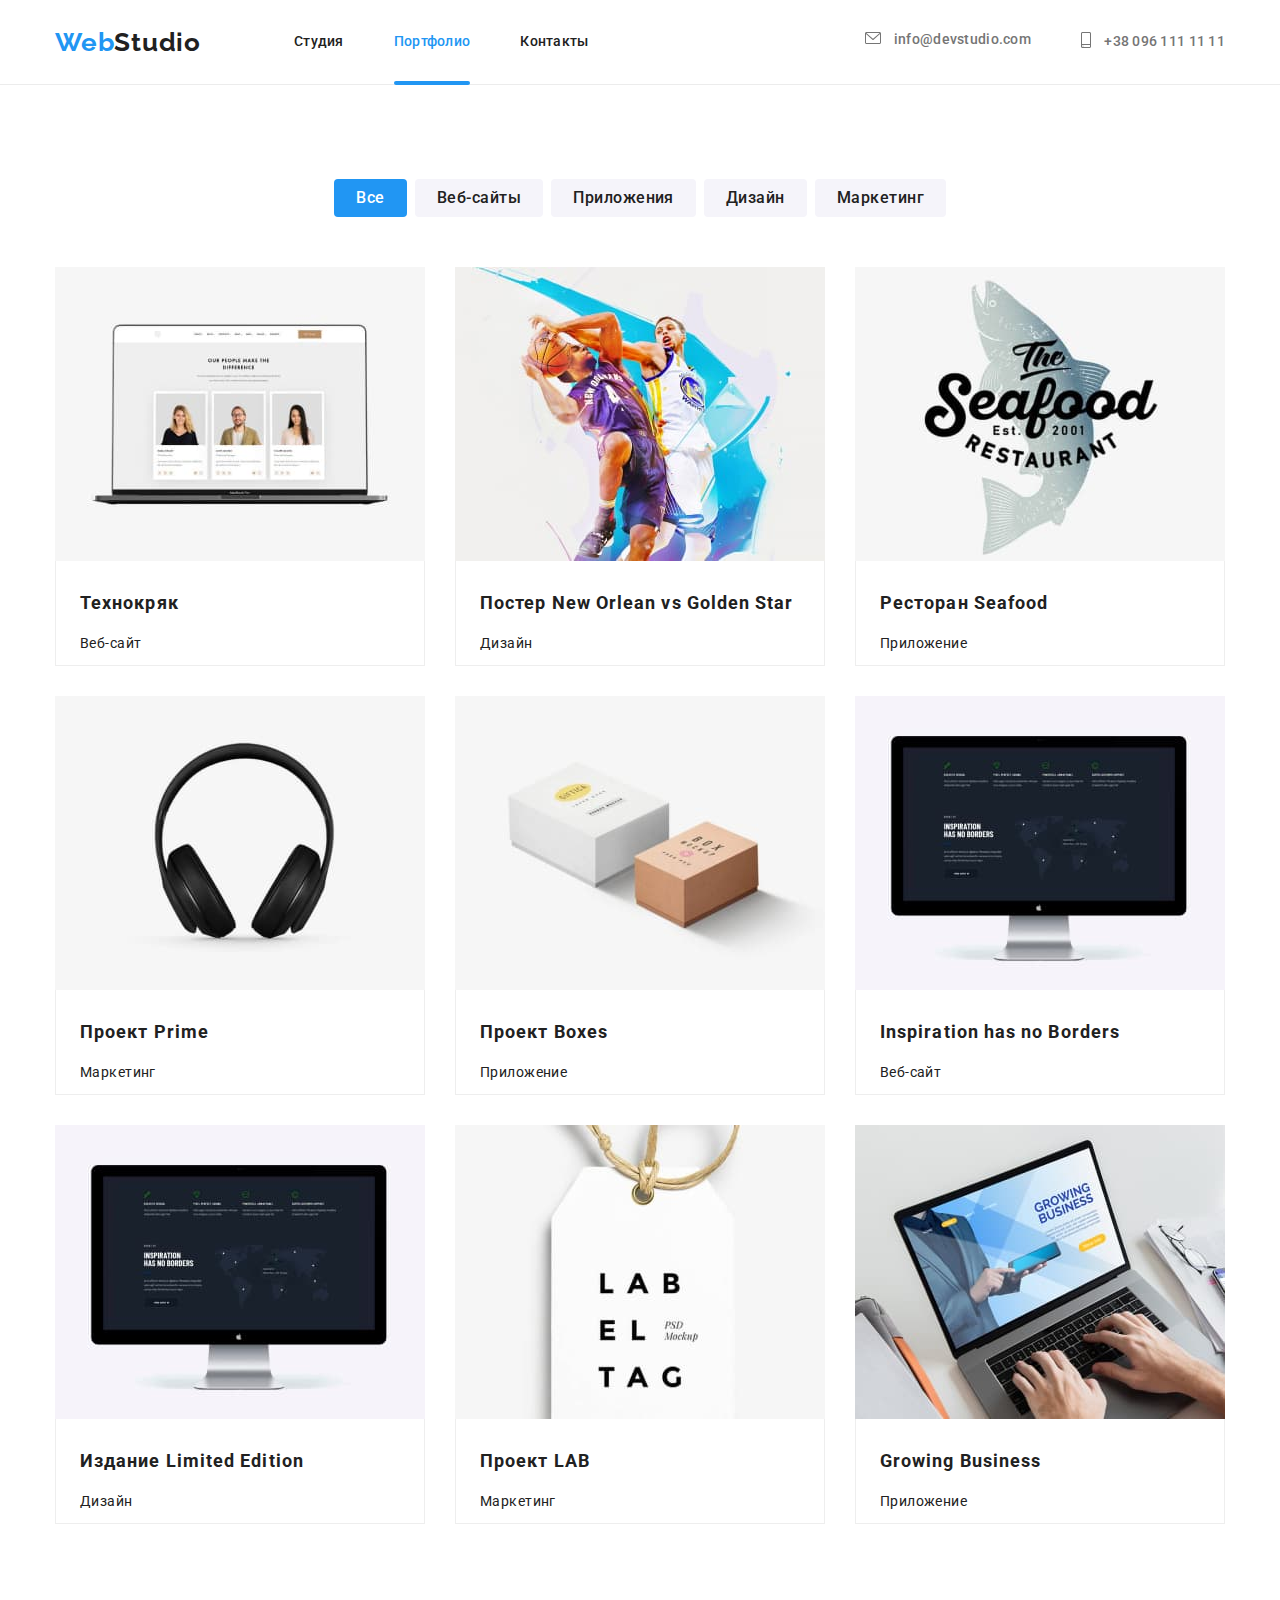
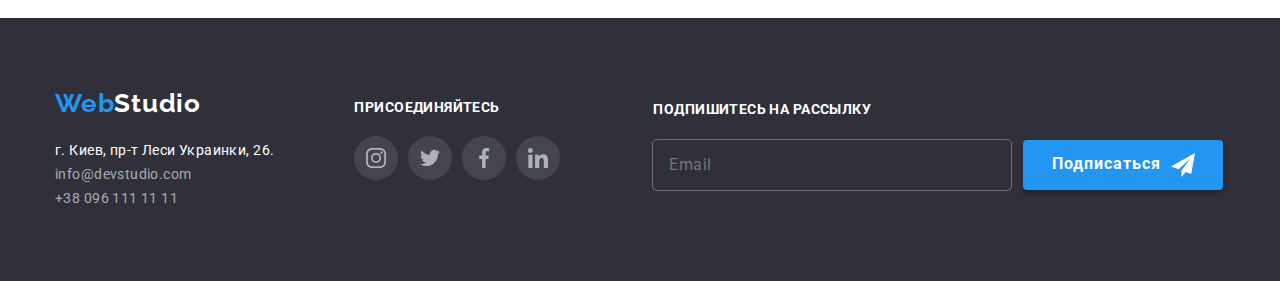
==== commit 74837053: "Исправление замечаний" ====
--- a/portfolio.html
+++ b/portfolio.html
@@ -77,296 +77,308 @@
 
     <main>
       <!-- Портфолио -->
-      <section class="section portfolio">
-        <div class="container">
-          <h1 class="section-title visually-hidden">Портфолио</h1>
+      <section class="portfolio-section">
+        <div class="filter-container">
+          <h1 class="portfolio__title visually-hidden">Портфолио</h1>
           <ul class="portfolio-filter list">
-            <li class="item">
-              <button type="button" class="button primary-filter">Все</button>
-            </li>
-            <li class="item">
+            <li class="portfolio-filter__item">
+              <button type="button" class="button button__primary-filter">
+                Все
+              </button>
+            </li>
+            <li class="portfolio-filter__item">
               <button type="button" class="button">Веб-сайты</button>
             </li>
-            <li class="item">
+            <li class="portfolio-filter__item">
               <button type="button" class="button">Приложения</button>
             </li>
-            <li class="item">
+            <li class="portfolio-filter__item">
               <button type="button" class="button">Дизайн</button>
             </li>
-            <li class="item">
+            <li class="portfolio-filter__item">
               <button type="button" class="button">Маркетинг</button>
             </li>
           </ul>
         </div>
 
-        <div class="container">
+        <div class="portfolio-container">
           <ul class="portfolio-list list">
-            <li class="item">
-              <a
-                href=""
-                class="portfolio-link link"
-                target="_blank"
-                rel="noopener nofollow noreferrer"
-              >
-                <div class="portfolio-img">
+            <li class="portfolio-card">
+              <a
+                href=""
+                class="portfolio-link link"
+                target="_blank"
+                rel="noopener nofollow noreferrer"
+              >
+                <div class="portfolio__img">
                   <img
                     src="./images/portfolio/technocrack.jpg"
                     alt="Ноутбук с сайтом"
                     width="370"
                     height="294"
                   />
-                  <div class="project-description">
-                    <p class="project-text">
-                      Ресурс предлагает комплексные предложения с разным уровнем
-                      функционала и сервисов. Все это позволит посетителю
-                      получить исчерпывающие сведения о компании или частном
-                      лице.
-                    </p>
-                  </div>
-                </div>
-                <div class="description">
-                  <h2 class="title">Технокряк</h2>
-                  <p class="text">Веб-сайт</p>
-                </div>
-              </a>
-            </li>
-
-            <li class="item">
-              <a
-                href=""
-                class="portfolio-link link"
-                target="_blank"
-                rel="noopener nofollow noreferrer"
-              >
-                <div class="portfolio-img">
+                  <div class="portfolio-card__description">
+                    <p class="portfolio-card__text">
+                      Ресурс предлагает комплексные предложения с разным уровнем
+                      функционала и сервисов. Все это позволит посетителю
+                      получить исчерпывающие сведения о компании или частном
+                      лице.
+                    </p>
+                  </div>
+                </div>
+                <div class="portfolio-card__name">
+                  <h2 class="portfolio-card__project-title">Технокряк</h2>
+                  <p class="portfolio-card__project-name">Веб-сайт</p>
+                </div>
+              </a>
+            </li>
+
+            <li class="portfolio-card">
+              <a
+                href=""
+                class="portfolio-link link"
+                target="_blank"
+                rel="noopener nofollow noreferrer"
+              >
+                <div class="portfolio__img">
                   <img
                     src="./images/portfolio/poster.jpg"
-                    alt="<Баскетболисты>"
-                    width="370"
-                    height="294"
-                  />
-                  <div class="project-description">
-                    <p class="project-text">
-                      Ресурс предлагает комплексные предложения с разным уровнем
-                      функционала и сервисов. Все это позволит посетителю
-                      получить исчерпывающие сведения о компании или частном
-                      лице.
-                    </p>
-                  </div>
-                </div>
-                <div class="description">
-                  <h2 class="title">Постер New Orlean vs Golden Star</h2>
-                  <p class="text">Дизайн</p>
-                </div>
-              </a>
-            </li>
-
-            <li class="item">
-              <a
-                href=""
-                class="portfolio-link link"
-                target="_blank"
-                rel="noopener nofollow noreferrer"
-              >
-                <div class="portfolio-img">
+                    alt="Ноутбук с сайтом"
+                    width="370"
+                    height="294"
+                  />
+                  <div class="portfolio-card__description">
+                    <p class="portfolio-card__text">
+                      Ресурс предлагает комплексные предложения с разным уровнем
+                      функционала и сервисов. Все это позволит посетителю
+                      получить исчерпывающие сведения о компании или частном
+                      лице.
+                    </p>
+                  </div>
+                </div>
+                <div class="portfolio-card__name">
+                  <h2 class="portfolio-card__project-title">
+                    Постер New Orlean vs Golden Star
+                  </h2>
+                  <p class="portfolio-card__project-name">Дизайн</p>
+                </div>
+              </a>
+            </li>
+
+            <li class="portfolio-card">
+              <a
+                href=""
+                class="portfolio-link link"
+                target="_blank"
+                rel="noopener nofollow noreferrer"
+              >
+                <div class="portfolio__img">
                   <img
                     src="./images/portfolio/seafood.jpg"
-                    alt="Лого ресторана с рыбой"
-                    width="370"
-                    height="294"
-                  />
-                  <div class="project-description">
-                    <p class="project-text">
-                      Ресурс предлагает комплексные предложения с разным уровнем
-                      функционала и сервисов. Все это позволит посетителю
-                      получить исчерпывающие сведения о компании или частном
-                      лице.
-                    </p>
-                  </div>
-                </div>
-                <div class="description">
-                  <h2 class="title">Ресторан Seafood</h2>
-                  <p class="text">Приложение</p>
-                </div>
-              </a>
-            </li>
-
-            <li class="item">
-              <a
-                href=""
-                class="portfolio-link link"
-                target="_blank"
-                rel="noopener nofollow noreferrer"
-              >
-                <div class="portfolio-img">
+                    alt="Ноутбук с сайтом"
+                    width="370"
+                    height="294"
+                  />
+                  <div class="portfolio-card__description">
+                    <p class="portfolio-card__text">
+                      Ресурс предлагает комплексные предложения с разным уровнем
+                      функционала и сервисов. Все это позволит посетителю
+                      получить исчерпывающие сведения о компании или частном
+                      лице.
+                    </p>
+                  </div>
+                </div>
+                <div class="portfolio-card__name">
+                  <h2 class="portfolio-card__project-title">
+                    Ресторан Seafood
+                  </h2>
+                  <p class="portfolio-card__project-name">Приложение</p>
+                </div>
+              </a>
+            </li>
+
+            <li class="portfolio-card">
+              <a
+                href=""
+                class="portfolio-link link"
+                target="_blank"
+                rel="noopener nofollow noreferrer"
+              >
+                <div class="portfolio__img">
                   <img
                     src="./images/portfolio/prj_prime.jpg"
-                    alt="Наушники"
-                    width="370"
-                    height="294"
-                  />
-                  <div class="project-description">
-                    <p class="project-text">
-                      Ресурс предлагает комплексные предложения с разным уровнем
-                      функционала и сервисов. Все это позволит посетителю
-                      получить исчерпывающие сведения о компании или частном
-                      лице.
-                    </p>
-                  </div>
-                </div>
-                <div class="description">
-                  <h2 class="title">Проект Prime</h2>
-                  <p class="text">Маркетинг</p>
-                </div>
-              </a>
-            </li>
-
-            <li class="item">
-              <a
-                href=""
-                class="portfolio-link link"
-                target="_blank"
-                rel="noopener nofollow noreferrer"
-              >
-                <div class="portfolio-img">
+                    alt="Ноутбук с сайтом"
+                    width="370"
+                    height="294"
+                  />
+                  <div class="portfolio-card__description">
+                    <p class="portfolio-card__text">
+                      Ресурс предлагает комплексные предложения с разным уровнем
+                      функционала и сервисов. Все это позволит посетителю
+                      получить исчерпывающие сведения о компании или частном
+                      лице.
+                    </p>
+                  </div>
+                </div>
+                <div class="portfolio-card__name">
+                  <h2 class="portfolio-card__project-title">Проект Prime</h2>
+                  <p class="portfolio-card__project-name">Маркетинг</p>
+                </div>
+              </a>
+            </li>
+
+            <li class="portfolio-card">
+              <a
+                href=""
+                class="portfolio-link link"
+                target="_blank"
+                rel="noopener nofollow noreferrer"
+              >
+                <div class="portfolio__img">
                   <img
                     src="./images/portfolio/prj_box.jpg"
-                    alt="Две коробки"
-                    width="370"
-                    height="294"
-                  />
-                  <div class="project-description">
-                    <p class="project-text">
-                      Ресурс предлагает комплексные предложения с разным уровнем
-                      функционала и сервисов. Все это позволит посетителю
-                      получить исчерпывающие сведения о компании или частном
-                      лице.
-                    </p>
-                  </div>
-                </div>
-                <div class="description">
-                  <h2 class="title">Проект Boxes</h2>
-                  <p class="text">Приложение</p>
-                </div>
-              </a>
-            </li>
-
-            <li class="item">
-              <a
-                href=""
-                class="portfolio-link link"
-                target="_blank"
-                rel="noopener nofollow noreferrer"
-              >
-                <div class="portfolio-img">
+                    alt="Ноутбук с сайтом"
+                    width="370"
+                    height="294"
+                  />
+                  <div class="portfolio-card__description">
+                    <p class="portfolio-card__text">
+                      Ресурс предлагает комплексные предложения с разным уровнем
+                      функционала и сервисов. Все это позволит посетителю
+                      получить исчерпывающие сведения о компании или частном
+                      лице.
+                    </p>
+                  </div>
+                </div>
+                <div class="portfolio-card__name">
+                  <h2 class="portfolio-card__project-title">Проект Boxes</h2>
+                  <p class="portfolio-card__project-name">Приложение</p>
+                </div>
+              </a>
+            </li>
+
+            <li class="portfolio-card">
+              <a
+                href=""
+                class="portfolio-link link"
+                target="_blank"
+                rel="noopener nofollow noreferrer"
+              >
+                <div class="portfolio__img">
                   <img
                     src="./images/portfolio/inspiration.jpg"
-                    alt="Монитор с сайтом"
-                    width="370"
-                    height="294"
-                  />
-                  <div class="project-description">
-                    <p class="project-text">
-                      Ресурс предлагает комплексные предложения с разным уровнем
-                      функционала и сервисов. Все это позволит посетителю
-                      получить исчерпывающие сведения о компании или частном
-                      лице.
-                    </p>
-                  </div>
-                </div>
-                <div class="description">
-                  <h2 class="title">Inspiration has no Borders</h2>
-                  <p class="text">Веб-сайт</p>
-                </div>
-              </a>
-            </li>
-
-            <li class="item">
-              <a
-                href=""
-                class="portfolio-link link"
-                target="_blank"
-                rel="noopener nofollow noreferrer"
-              >
-                <div class="portfolio-img">
-                  <img
-                    src="./images/portfolio/limited_edition.jpg"
-                    alt="Журнал"
-                    width="370"
-                    height="294"
-                  />
-                  <div class="project-description">
-                    <p class="project-text">
-                      Ресурс предлагает комплексные предложения с разным уровнем
-                      функционала и сервисов. Все это позволит посетителю
-                      получить исчерпывающие сведения о компании или частном
-                      лице.
-                    </p>
-                  </div>
-                </div>
-                <div class="description">
-                  <h2 class="title">Издание Limited Edition</h2>
-                  <p class="text">Дизайн</p>
-                </div>
-              </a>
-            </li>
-
-            <li class="item">
-              <a
-                href=""
-                class="portfolio-link link"
-                target="_blank"
-                rel="noopener nofollow noreferrer"
-              >
-                <div class="portfolio-img">
+                    alt="Ноутбук с сайтом"
+                    width="370"
+                    height="294"
+                  />
+                  <div class="portfolio-card__description">
+                    <p class="portfolio-card__text">
+                      Ресурс предлагает комплексные предложения с разным уровнем
+                      функционала и сервисов. Все это позволит посетителю
+                      получить исчерпывающие сведения о компании или частном
+                      лице.
+                    </p>
+                  </div>
+                </div>
+                <div class="portfolio-card__name">
+                  <h2 class="portfolio-card__project-title">
+                    Inspiration has no Borders
+                  </h2>
+                  <p class="portfolio-card__project-name">Веб-сайт</p>
+                </div>
+              </a>
+            </li>
+
+            <li class="portfolio-card">
+              <a
+                href=""
+                class="portfolio-link link"
+                target="_blank"
+                rel="noopener nofollow noreferrer"
+              >
+                <div class="portfolio__img">
+                  <img
+                    src="./images/portfolio/inspiration.jpg"
+                    alt="Ноутбук с сайтом"
+                    width="370"
+                    height="294"
+                  />
+                  <div class="portfolio-card__description">
+                    <p class="portfolio-card__text">
+                      Ресурс предлагает комплексные предложения с разным уровнем
+                      функционала и сервисов. Все это позволит посетителю
+                      получить исчерпывающие сведения о компании или частном
+                      лице.
+                    </p>
+                  </div>
+                </div>
+                <div class="portfolio-card__name">
+                  <h2 class="portfolio-card__project-title">
+                    Издание Limited Edition
+                  </h2>
+                  <p class="portfolio-card__project-name">Дизайн</p>
+                </div>
+              </a>
+            </li>
+
+            <li class="portfolio-card">
+              <a
+                href=""
+                class="portfolio-link link"
+                target="_blank"
+                rel="noopener nofollow noreferrer"
+              >
+                <div class="portfolio__img">
                   <img
                     src="./images/portfolio/prj_lab.jpg"
-                    alt="Экикетка"
-                    width="370"
-                    height="294"
-                  />
-                  <div class="project-description">
-                    <p class="project-text">
-                      Ресурс предлагает комплексные предложения с разным уровнем
-                      функционала и сервисов. Все это позволит посетителю
-                      получить исчерпывающие сведения о компании или частном
-                      лице.
-                    </p>
-                  </div>
-                </div>
-                <div class="description">
-                  <h2 class="title">Проект LAB</h2>
-                  <p class="text">Маркетинг</p>
-                </div>
-              </a>
-            </li>
-
-            <li class="item">
-              <a
-                href=""
-                class="portfolio-link link"
-                target="_blank"
-                rel="noopener nofollow noreferrer"
-              >
-                <div class="portfolio-img">
+                    alt="Ноутбук с сайтом"
+                    width="370"
+                    height="294"
+                  />
+                  <div class="portfolio-card__description">
+                    <p class="portfolio-card__text">
+                      Ресурс предлагает комплексные предложения с разным уровнем
+                      функционала и сервисов. Все это позволит посетителю
+                      получить исчерпывающие сведения о компании или частном
+                      лице.
+                    </p>
+                  </div>
+                </div>
+                <div class="portfolio-card__name">
+                  <h2 class="portfolio-card__project-title">Проект LAB</h2>
+                  <p class="portfolio-card__project-name">Маркетинг</p>
+                </div>
+              </a>
+            </li>
+
+            <li class="portfolio-card">
+              <a
+                href=""
+                class="portfolio-link link"
+                target="_blank"
+                rel="noopener nofollow noreferrer"
+              >
+                <div class="portfolio__img">
                   <img
                     src="./images/portfolio/growing_business.jpg"
-                    alt="Ноутбук"
-                    width="370"
-                    height="294"
-                  />
-                  <div class="project-description">
-                    <p class="project-text">
-                      Ресурс предлагает комплексные предложения с разным уровнем
-                      функционала и сервисов. Все это позволит посетителю
-                      получить исчерпывающие сведения о компании или частном
-                      лице.
-                    </p>
-                  </div>
-                </div>
-                <div class="description">
-                  <h2 class="title">Growing Business</h2>
-                  <p class="text">Приложение</p>
+                    alt="Ноутбук с сайтом"
+                    width="370"
+                    height="294"
+                  />
+                  <div class="portfolio-card__description">
+                    <p class="portfolio-card__text">
+                      Ресурс предлагает комплексные предложения с разным уровнем
+                      функционала и сервисов. Все это позволит посетителю
+                      получить исчерпывающие сведения о компании или частном
+                      лице.
+                    </p>
+                  </div>
+                </div>
+                <div class="portfolio-card__name">
+                  <h2 class="portfolio-card__project-title">
+                    Growing Business
+                  </h2>
+                  <p class="portfolio-card__project-name">Приложение</p>
                 </div>
               </a>
             </li>
--- a/css/main.min.css
+++ b/css/main.min.css
@@ -1 +1 @@
-:root{--primary-text-color: #212121;--secondary-text-color: #757575;--accent-color: #2196F3;--primary-white-color: #FFFFFF;--footer-color: rgba(255, 255, 255, 0.6);--secondary-bg-color: #2F303A;--button-bg-color: #F5F4FA;--border-card-color: #EEEEEE;--border-header-color: #ECECEC;--icon-color: #AFB1B8;--borger-client-color: #E5E5E5;--bg-modal-color: rgba(0, 0, 0, 0.25)}.visually-hidden{position:absolute;white-space:nowrap;width:1px;height:1px;overflow:hidden;border:0;padding:0;clip:rect(0 0 0 0);-webkit-clip-path:inset(50%);clip-path:inset(50%);margin:-1px}/*! modern-normalize v0.6.0 | MIT License | https://github.com/sindresorhus/modern-normalize */*,*::before,*::after{-webkit-box-sizing:border-box;box-sizing:border-box}:root{-moz-tab-size:4;-o-tab-size:4;tab-size:4}html{line-height:1.15;-webkit-text-size-adjust:100%}body{margin:0}body{font-family:system-ui,-apple-system,"Segoe UI",Roboto,Helvetica,Arial,sans-serif,"Apple Color Emoji","Segoe UI Emoji"}hr{height:0}abbr[title]{-webkit-text-decoration:underline dotted;text-decoration:underline dotted}b,strong{font-weight:bolder}code,kbd,samp,pre{font-family:SFMono-Regular,Consolas,"Liberation Mono",Menlo,monospace;font-size:1em}small{font-size:80%}sub,sup{font-size:75%;line-height:0;position:relative;vertical-align:baseline}sub{bottom:-0.25em}sup{top:-0.5em}button,input,optgroup,select,textarea{font-family:inherit;font-size:100%;line-height:1.15;margin:0}button,select{text-transform:none}button,[type=button],[type=reset],[type=submit]{-webkit-appearance:button}button::-moz-focus-inner,[type=button]::-moz-focus-inner,[type=reset]::-moz-focus-inner,[type=submit]::-moz-focus-inner{border-style:none;padding:0}button:-moz-focusring,[type=button]:-moz-focusring,[type=reset]:-moz-focusring,[type=submit]:-moz-focusring{outline:1px dotted ButtonText}fieldset{padding:.35em .75em .625em}legend{padding:0}progress{vertical-align:baseline}[type=number]::-webkit-inner-spin-button,[type=number]::-webkit-outer-spin-button{height:auto}[type=search]{-webkit-appearance:textfield;outline-offset:-2px}[type=search]::-webkit-search-decoration{-webkit-appearance:none}::-webkit-file-upload-button{-webkit-appearance:button;font:inherit}summary{display:list-item}.team__section,.footer-section,.clients-section,.work__section,.advantages__section{padding-top:94px;padding-bottom:94px}.team__container,.footer-container,.clients__container,.work__section,.advantages__container{margin-left:auto;margin-right:auto;width:1200px;padding-left:15px;padding-right:15px}body{background-color:var(--primary-white-color);color:var(--primary-text-color);font-family:"Roboto",sans-serif;font-size:14px;letter-spacing:.03em}html{-webkit-box-sizing:border-box;box-sizing:border-box}*,*::after,*::before{-webkit-box-sizing:inherit;box-sizing:inherit}.list{padding:0;margin:0;list-style:none}.link{text-decoration:none;color:inherit}img{display:block;max-width:100%;height:auto}.container{margin-left:auto;margin-right:auto;width:1200px;padding-left:15px;padding-right:15px}.section{padding-top:94px;padding-bottom:94px}.button.primary{display:block;padding:10px 32px;margin:0 auto;min-width:200px;color:var(--primary-white-color);background-color:var(--accent-color);-webkit-box-shadow:0px 4px 4px rgba(0,0,0,.25);box-shadow:0px 4px 4px rgba(0,0,0,.25);font-weight:700;font-size:16px;line-height:1.88;letter-spacing:.06em}.button.primary:hover{color:var(--primary-white-color);background-color:#188ce8;-webkit-filter:drop-shadow(0px 4px 4px rgba(0, 0, 0, 0.25));filter:drop-shadow(0px 4px 4px rgba(0, 0, 0, 0.25));-webkit-transition:color 250ms cubic-bezier(0.4, 0, 0.2, 1);transition:color 250ms cubic-bezier(0.4, 0, 0.2, 1);-webkit-transition:background-color 250ms cubic-bezier(0.4, 0, 0.2, 1);transition:background-color 250ms cubic-bezier(0.4, 0, 0.2, 1)}.button{border-radius:4px;padding:6px 22px;min-width:73px;border:none;color:var(--primary-text-color);background-color:var(--button-bg-color);cursor:pointer;font-family:inherit;font-size:16px;line-height:1.63;text-align:center;letter-spacing:.03em}.advantages__list{display:-webkit-box;display:-ms-flexbox;display:flex;-ms-flex-wrap:wrap;flex-wrap:wrap}.advantages__item{width:270px}.advantages__box{display:-webkit-box;display:-ms-flexbox;display:flex;-webkit-box-pack:center;-ms-flex-pack:center;justify-content:center;-webkit-box-align:center;-ms-flex-align:center;align-items:center;height:120px;width:270px;border-radius:4px;margin-bottom:30px;background-color:var(--button-bg-color)}.advantages__icon{margin:0 auto}.advantages__item:not(:last-child){margin-right:30px}.advantages__title{margin-top:0;margin-bottom:10px;text-transform:uppercase;font-size:14px;line-height:1.14}.advantages__text{margin-top:0;margin-bottom:0;color:var(--secondary-text-color);line-height:1.71}.work__section{padding-top:0px}.work__title{margin-top:0;margin-bottom:50px;font-size:36px;line-height:1.17;text-align:center}.work__list{display:-webkit-box;display:-ms-flexbox;display:flex;-ms-flex-wrap:wrap;flex-wrap:wrap;-webkit-box-pack:justify;-ms-flex-pack:justify;justify-content:space-between}.work__item{position:relative}.work__desс{font-weight:700;font-size:14px;line-height:1.14;text-align:center;letter-spacing:.03em;text-transform:uppercase;position:absolute;bottom:0;width:100%;padding:27px 0;margin:0;color:var(--primary-white-color);background-color:rgba(47,48,58,.8);-webkit-transition:-webkit-transform 250ms cubic-bezier(0.4, 0, 0.2, 1);transition:-webkit-transform 250ms cubic-bezier(0.4, 0, 0.2, 1);transition:transform 250ms cubic-bezier(0.4, 0, 0.2, 1);transition:transform 250ms cubic-bezier(0.4, 0, 0.2, 1), -webkit-transform 250ms cubic-bezier(0.4, 0, 0.2, 1)}.clients__title{margin-top:0;margin-bottom:50px;font-size:36px;line-height:1.17;text-align:center}.clients-list{display:-webkit-box;display:-ms-flexbox;display:flex}.client-item{display:-webkit-box;display:-ms-flexbox;display:flex;-webkit-box-pack:center;-ms-flex-pack:center;justify-content:center;-webkit-box-align:center;-ms-flex-align:center;align-items:center;width:170px;height:92px;border:1px solid var(--borger-client-color);border-radius:4px;margin-right:30px}.client-item:hover,.client-item:focus{border-color:var(--accent-color);border-radius:4px;-webkit-transition:border-top-color 250ms cubic-bezier(0.4, 0, 0.2, 1),border-right-color 250ms cubic-bezier(0.4, 0, 0.2, 1),border-bottom-color 250ms cubic-bezier(0.4, 0, 0.2, 1);transition:border-top-color 250ms cubic-bezier(0.4, 0, 0.2, 1),border-right-color 250ms cubic-bezier(0.4, 0, 0.2, 1),border-bottom-color 250ms cubic-bezier(0.4, 0, 0.2, 1)}.client-icon{fill:var(--icon-color)}.client-item:hover .client-icon,.client-item:focus .client-icon{fill:var(--accent-color);-webkit-transition:fill 250ms cubic-bezier(0.4, 0, 0.2, 1);transition:fill 250ms cubic-bezier(0.4, 0, 0.2, 1)}.client-item:last-child{margin:0}.item-icon{fill:var(--icon-color)}.item-icon:hover,.item-icon:focus{fill:var(--accent-color);-webkit-transition:fill 250ms cubic-bezier(0.4, 0, 0.2, 1);transition:fill 250ms cubic-bezier(0.4, 0, 0.2, 1)}.portfolio-filter{display:-webkit-box;display:-ms-flexbox;display:flex;-webkit-box-pack:center;-ms-flex-pack:center;justify-content:center;margin-bottom:50px}.portfolio-filter .item:not(:last-child){margin-right:8px}.primary-filter{color:var(--primary-white-color);background-color:var(--accent-color);font-size:16px;line-height:1.63;text-align:center;letter-spacing:.03em}.portfolio-filter .button:hover,.portfolio-filter .button:focus{color:var(--primary-white-color);background-color:var(--accent-color);-webkit-box-shadow:0px 3px 1px rgba(0,0,0,.1),0px 1px 2px rgba(0,0,0,.08),0px 2px 2px rgba(0,0,0,.12);box-shadow:0px 3px 1px rgba(0,0,0,.1),0px 1px 2px rgba(0,0,0,.08),0px 2px 2px rgba(0,0,0,.12);-webkit-transition:color 250ms cubic-bezier(0.4, 0, 0.2, 1),background-color 250ms cubic-bezier(0.4, 0, 0.2, 1),-webkit-box-shadow 250ms cubic-bezier(0.4, 0, 0.2, 1);transition:color 250ms cubic-bezier(0.4, 0, 0.2, 1),background-color 250ms cubic-bezier(0.4, 0, 0.2, 1),-webkit-box-shadow 250ms cubic-bezier(0.4, 0, 0.2, 1);transition:color 250ms cubic-bezier(0.4, 0, 0.2, 1),box-shadow 250ms cubic-bezier(0.4, 0, 0.2, 1),background-color 250ms cubic-bezier(0.4, 0, 0.2, 1);transition:color 250ms cubic-bezier(0.4, 0, 0.2, 1),box-shadow 250ms cubic-bezier(0.4, 0, 0.2, 1),background-color 250ms cubic-bezier(0.4, 0, 0.2, 1),-webkit-box-shadow 250ms cubic-bezier(0.4, 0, 0.2, 1)}.footer-section{background-color:var(--secondary-bg-color);padding-top:30px;padding-bottom:30px}.footer-container{display:-webkit-box;display:-ms-flexbox;display:flex}.footer__logo{color:var(--primary-text-color);font-family:Raleway,cursive;font-weight:700;font-size:26px;line-height:1.19;letter-spacing:.03em;text-decoration:none}.footer__logo-web{color:var(--accent-color)}.footer__logo-studio{color:var(--primary-white-color)}.footer__adress-list{margin-top:20px}.footer__adress{display:inline-block;margin-right:40px;text-decoration:none;font-style:normal;color:var(--primary-white-color);font-weight:400;line-height:1.71;letter-spacing:.03em}.footer__mail,.footer__tel{text-decoration:none;font-style:normal;color:var(--footer-color);font-weight:400;line-height:1.71;letter-spacing:.03em}.footer__mail:hover,.footer__mail:focus,.footer__tel:hover,.footer__tel:focus{color:var(--accent-color);-webkit-transition:color 250ms cubic-bezier(0.4, 0, 0.2, 1);transition:color 250ms cubic-bezier(0.4, 0, 0.2, 1)}.footer-social{display:inline-block}.footer-social__list{display:-webkit-box;display:-ms-flexbox;display:flex;-webkit-box-align:center;-ms-flex-align:center;align-items:center;-webkit-box-pack:center;-ms-flex-pack:center;justify-content:center;padding-bottom:30px}.footer-social__tittle{font-weight:700;font-size:14px;line-height:1.14;letter-spacing:.03em;margin-bottom:20px;color:var(--primary-white-color);text-transform:uppercase}.footer-social__item:not(:last-child){margin-right:10px}.footer-social__item{position:relative;width:44px;height:44px;border-radius:50%;fill:var(--primary-white-color);background-color:rgba(255,255,255,.1)}.subscription{margin-left:93px}.subscription__title{font-weight:700;font-size:14px;line-height:1.4;letter-spacing:.03em;text-transform:uppercase;margin-bottom:20px;color:var(--primary-white-color)}.subscription-mail{display:-webkit-box;display:-ms-flexbox;display:flex}.subscription-mail__input{width:358px;height:50px;padding:15px 16px;margin-right:12px;border:none;background-color:rgba(0,0,0,0);outline:1px solid rgba(255,255,255,.3);border-radius:4px;font-weight:400;font-size:16px;line-height:1.25;letter-spacing:.03em;color:rgba(255,255,255,.6)}.subscription-button{display:-webkit-box;display:-ms-flexbox;display:flex;text-align:center;-webkit-box-align:center;-ms-flex-align:center;align-items:center;padding:0px;padding-left:29px;min-width:200px;color:var(--primary-white-color);background-color:var(--accent-color);-webkit-box-shadow:0px 4px 4px rgba(0,0,0,.25);box-shadow:0px 4px 4px rgba(0,0,0,.25);font-weight:700;font-size:16px;line-height:1.88;letter-spacing:.06em}.subscription-button__title{margin-right:10px}.subscription-button__icon{display:-webkit-box;display:-ms-flexbox;display:flex;text-align:center;-webkit-box-align:center;-ms-flex-align:center;align-items:center;margin-left:10px}.header{border-bottom-width:1px;border-bottom-style:solid;border-bottom-color:#ececec}.header__main-nav{display:-webkit-box;display:-ms-flexbox;display:flex;-webkit-box-align:center;-ms-flex-align:center;align-items:center}.header__logo{color:var(--primary-text-color);font-family:Raleway,cursive;font-weight:700;font-size:26px;line-height:1.19;letter-spacing:.03em;text-decoration:none}.header__logo-web{color:var(--accent-color)}.site-nav{display:-webkit-box;display:-ms-flexbox;display:flex;margin-left:93px}.site-nav__item:not(:last-child){margin-right:50px}.site-nav__link{display:block;padding-top:32px;padding-bottom:32px;position:relative;text-decoration:none;color:inherit;color:var(--primary-text-color);font-weight:500;line-height:1.14;letter-spacing:.02em}.site-nav__link:hover,.site-nav__link:focus{color:var(--accent-color);-webkit-transition:color 250ms cubic-bezier(0.4, 0, 0.2, 1);transition:color 250ms cubic-bezier(0.4, 0, 0.2, 1)}.site-nav__link--current{color:var(--accent-color)}.site-nav__link::after{content:"";position:absolute;left:0;bottom:-2.6px;display:block;width:100%;height:4px;background-color:var(--accent-color);opacity:0;-webkit-transform:scaleX(0);transform:scaleX(0);-webkit-transform-origin:center left;transform-origin:center left;-webkit-transition:opacity 250ms cubic-bezier(0.4, 0, 0.2, 1),-webkit-transform 250ms cubic-bezier(0.4, 0, 0.2, 1);transition:opacity 250ms cubic-bezier(0.4, 0, 0.2, 1),-webkit-transform 250ms cubic-bezier(0.4, 0, 0.2, 1);transition:transform 250ms cubic-bezier(0.4, 0, 0.2, 1),opacity 250ms cubic-bezier(0.4, 0, 0.2, 1);transition:transform 250ms cubic-bezier(0.4, 0, 0.2, 1),opacity 250ms cubic-bezier(0.4, 0, 0.2, 1),-webkit-transform 250ms cubic-bezier(0.4, 0, 0.2, 1);border-radius:2px}.site-nav__link--current::after{content:"";position:absolute;left:0;bottom:-2.6px;display:block;width:100%;height:4px;background-color:var(--accent-color);opacity:1;-webkit-transform:scaleX(1);transform:scaleX(1);border-radius:2px}.site-nav__link:hover::after{opacity:1;width:100%;-webkit-transform:scaleX(1);transform:scaleX(1)}.contact-header__link:hover,.contact-header__link:focus{color:var(--accent-color);-webkit-transition:color 250ms cubic-bezier(0.4, 0, 0.2, 1);transition:color 250ms cubic-bezier(0.4, 0, 0.2, 1)}.contact-header{display:-webkit-box;display:-ms-flexbox;display:flex;margin-left:auto}.contact-header__item:not(:last-child){margin-right:50px}.contact-header__link{display:block;padding-top:32px;padding-bottom:32px;text-decoration:none;color:inherit;color:var(--secondary-text-color);font-weight:500;line-height:1.14;letter-spacing:.02em}.contact-header__icon{margin-right:10px;fill:inherit;vertical-align:middle;fill:currentColor}.section-hero{max-width:1600px;min-height:600px;margin-right:auto;margin-left:auto;background-image:-webkit-gradient(linear, left top, right top, from(rgba(47, 48, 58, 0.4)), to(rgba(47, 48, 58, 0.4))),url("../images/main-site/heager_img.jpg");background-image:linear-gradient(to right, rgba(47, 48, 58, 0.4), rgba(47, 48, 58, 0.4)),url("../images/main-site/heager_img.jpg");background-repeat:no-repeat;background-size:cover;background-position:center;padding-top:200px;padding-bottom:200px;background-color:var(--secondary-bg-color);text-align:center}.section-hero__hero-title{margin-top:0;margin-bottom:30px;margin-right:283px;margin-left:283px;color:var(--primary-white-color);text-transform:uppercase;font-weight:900;font-size:44px;line-height:1.5;letter-spacing:.06em}.section-hero__container{margin-left:auto;margin-right:auto;width:1200px;padding-left:15px;padding-right:15px}.backdrop{position:fixed;top:0;left:0;width:100%;height:100%;background-color:var(--bg-modal-color);opacity:1;-webkit-transition:opacity 250ms cubic-bezier(0.4, 0, 0.2, 1);transition:opacity 250ms cubic-bezier(0.4, 0, 0.2, 1)}.backdrop.is-hidden{opacity:0;pointer-events:none}.backdrop.is-hidden .modal{-webkit-transform:translate(-50%, -50%) scale(1.1);transform:translate(-50%, -50%) scale(1.1)}.modal{position:absolute;top:50%;left:50%;height:581px;width:528px;padding:0px;border-radius:4px;background-color:var(--primary-white-color);-webkit-transform:translate(-50%, -50%) scale(1);transform:translate(-50%, -50%) scale(1)}.modal-button{position:absolute;right:8px;top:8px;display:-webkit-box;display:-ms-flexbox;display:flex;-webkit-box-orient:vertical;-webkit-box-direction:normal;-ms-flex-direction:column;flex-direction:column;-webkit-box-pack:center;-ms-flex-pack:center;justify-content:center;-webkit-box-align:center;-ms-flex-align:center;align-items:center;cursor:pointer;width:30px;height:30px;border-radius:50%;background:var(--primary-white-color);border:1px solid rgba(0,0,0,.1)}.modal-button:hover,.modal-button:focus{fill:var(--accent-color);-webkit-transition:fill 250ms cubic-bezier(0.4, 0, 0.2, 1);transition:fill 250ms cubic-bezier(0.4, 0, 0.2, 1)}.title-form{font-weight:700;font-size:20px;line-height:1.15;text-align:center;letter-spacing:.03em;color:var(--primary-text-color);margin-top:40px;margin-bottom:12px}.form-field{position:relative;display:-webkit-box;display:-ms-flexbox;display:flex;-webkit-box-orient:vertical;-webkit-box-direction:normal;-ms-flex-direction:column;flex-direction:column;margin-right:40px;margin-left:40px;margin-bottom:10px}.form-field label{letter-spacing:.01em;font-weight:400;font-size:12px;line-height:1.17;color:var(--secondary-text-color);margin-bottom:4px}.form-input{width:100%;margin:0;padding:10px 20px;padding-left:40px;font:inherit;cursor:pointer}.form-field input,.form-field textarea{border:1px solid rgba(33,33,33,.2);border-radius:4px}.form-field textarea:focus{border:1px solid var(--accent-color);outline:rgba(0,0,0,0);-webkit-transition:border 250ms cubic-bezier(0.4, 0, 0.2, 1);transition:border 250ms cubic-bezier(0.4, 0, 0.2, 1)}.form-field textarea{resize:none;cursor:pointer;height:120px;padding-top:12px;padding-left:16px}.form-field textarea::-webkit-input-placeholder{font-weight:400;font-size:12px;line-height:1.17;letter-spacing:.01em;color:rgba(117,117,117,.5);padding-top:3px;padding-left:2px}.form-field textarea::-moz-placeholder{font-weight:400;font-size:12px;line-height:1.17;letter-spacing:.01em;color:rgba(117,117,117,.5);padding-top:3px;padding-left:2px}.form-field textarea:-ms-input-placeholder{font-weight:400;font-size:12px;line-height:1.17;letter-spacing:.01em;color:rgba(117,117,117,.5);padding-top:3px;padding-left:2px}.form-field textarea::-ms-input-placeholder{font-weight:400;font-size:12px;line-height:1.17;letter-spacing:.01em;color:rgba(117,117,117,.5);padding-top:3px;padding-left:2px}.form-field textarea::placeholder{font-weight:400;font-size:12px;line-height:1.17;letter-spacing:.01em;color:rgba(117,117,117,.5);padding-top:3px;padding-left:2px}.form-field.submit{display:inline;font-weight:400;font-size:14px;line-height:2;letter-spacing:.03em;margin-bottom:40px}.modal-icon{position:absolute;top:50%;left:12px;display:inline-block}.form-input:focus{border:1px solid var(--accent-color);outline:rgba(0,0,0,0);-webkit-transition:border 250ms cubic-bezier(0.4, 0, 0.2, 1);transition:border 250ms cubic-bezier(0.4, 0, 0.2, 1)}.form-input:focus~.modal-icon{fill:var(--accent-color);-webkit-transition:fill 250ms cubic-bezier(0.4, 0, 0.2, 1);transition:fill 250ms cubic-bezier(0.4, 0, 0.2, 1)}.checkbox{position:absolute;width:1px;height:1px;margin:-1px;border:0;padding:0;clip:rect(0 0 0 0);overflow:hidden}.checkbox-label{display:-webkit-box;display:-ms-flexbox;display:flex;-webkit-box-align:center;-ms-flex-align:center;align-items:center;-webkit-box-pack:center;-ms-flex-pack:center;justify-content:center;margin-top:20px;margin-bottom:30px}.icon{display:inline;width:16px;height:15px;margin-right:7px;border:2px solid var(--primary-text-color);border-radius:4px}.checkbox:checked+.icon{border-color:rgba(0,0,0,0);background-color:var(--accent-color);background-image:url("../images/full-check.svg");background-size:contain;background-origin:border-box}.checkbox-text{font-style:normal;font-weight:400;font-size:14px;line-height:1.7;letter-spacing:.03em;margin-right:5px}.checkbox-link{color:var(--accent-color);margin-bottom:2px}.checkbox-link{font-weight:400;font-size:14px;line-height:1.7px;letter-spacing:.03em}.portfolio-list{display:-webkit-box;display:-ms-flexbox;display:flex;-ms-flex-wrap:wrap;flex-wrap:wrap}.portfolio-list .item:hover,.portfolio-list .item:focus{-webkit-box-shadow:0px 1px 1px rgba(0,0,0,.12),0px 4px 4px rgba(0,0,0,.06),1px 4px 6px rgba(0,0,0,.16);box-shadow:0px 1px 1px rgba(0,0,0,.12),0px 4px 4px rgba(0,0,0,.06),1px 4px 6px rgba(0,0,0,.16);-webkit-transition:-webkit-box-shadow 250ms cubic-bezier(0.4, 0, 0.2, 1);transition:-webkit-box-shadow 250ms cubic-bezier(0.4, 0, 0.2, 1);transition:box-shadow 250ms cubic-bezier(0.4, 0, 0.2, 1);transition:box-shadow 250ms cubic-bezier(0.4, 0, 0.2, 1), -webkit-box-shadow 250ms cubic-bezier(0.4, 0, 0.2, 1)}.portfolio-list .item{width:calc((100% - 60px)/3);margin-right:30px}.portfolio-list .item .description{position:relative;border-right-width:1px;border-right-style:solid;border-right-color:var(--border-card-color);border-bottom-width:1px;border-bottom-style:solid;border-bottom-color:var(--border-card-color);border-left-width:1px;border-left-style:solid;border-left-color:var(--border-card-color);padding-left:24px}.portfolio-list .item:nth-child(3n){margin-right:0}.portfolio-list .item:not(:nth-last-child(-n+3)){margin-bottom:30px}.portfolio-list .title{margin-top:0;margin-bottom:4px;padding-top:24px;color:var(--primary-text-color);font-size:18px;line-height:2;letter-spacing:.06em}.portfolio-list .text{margin-top:0;margin-bottom:20px;color:var(--secondary-text-color);font-weight:400;font-size:16px;line-height:1.88;letter-spacing:.03em}.portfolio-link{position:relative}.portfolio-img{position:relative;overflow:hidden;height:294px}.project-description{display:-webkit-box;display:-ms-flexbox;display:flex;-webkit-box-pack:center;-ms-flex-pack:center;justify-content:center;-webkit-box-align:center;-ms-flex-align:center;align-items:center;position:absolute;top:0;width:100%;height:100%;overflow:hidden;-webkit-transform:translateY(103%);transform:translateY(103%);background-color:var(--accent-color);opacity:.9;-webkit-transition:width .25s cubic-bezier(0.4, 0, 0.2, 1),-webkit-transform .25s cubic-bezier(0.4, 0, 0.2, 1);transition:width .25s cubic-bezier(0.4, 0, 0.2, 1),-webkit-transform .25s cubic-bezier(0.4, 0, 0.2, 1);transition:transform .25s cubic-bezier(0.4, 0, 0.2, 1),width .25s cubic-bezier(0.4, 0, 0.2, 1);transition:transform .25s cubic-bezier(0.4, 0, 0.2, 1),width .25s cubic-bezier(0.4, 0, 0.2, 1),-webkit-transform .25s cubic-bezier(0.4, 0, 0.2, 1)}.item:hover .project-description,.item:focus .project-description{-webkit-transform:translateY(0);transform:translateY(0)}.project-text{margin-left:24px;font-size:18px;line-height:1.55;letter-spacing:.03em;color:var(--primary-white-color)}.team__section{padding-top:94px;background-color:var(--button-bg-color)}.team__title{margin-top:0;margin-bottom:50px;font-size:36px;line-height:1.17;text-align:center}.team-list{display:-webkit-box;display:-ms-flexbox;display:flex;-ms-flex-wrap:wrap;flex-wrap:wrap}.team-list__item:not(:last-child){margin-right:30px}.team-list__item{border-bottom-right-radius:4px;border-bottom-left-radius:4px;-webkit-box-shadow:0px 1px 3px rgba(0,0,0,.12),0px 1px 1px rgba(0,0,0,.14),0px 2px 1px rgba(0,0,0,.2);box-shadow:0px 1px 3px rgba(0,0,0,.12),0px 1px 1px rgba(0,0,0,.14),0px 2px 1px rgba(0,0,0,.2);background-color:var(--primary-white-color)}.team-list__title{margin-top:0;margin-bottom:0;padding-top:30px;padding-bottom:10px;font-weight:500;font-size:16px;line-height:1.19;text-align:center}.team-list__text{margin-top:0;margin-bottom:0px;padding-bottom:16px;color:var(--secondary-text-color);font-size:16px;line-height:1.19;text-align:center}.socials{display:-webkit-box;display:-ms-flexbox;display:flex;-webkit-box-align:center;-ms-flex-align:center;align-items:center;-webkit-box-pack:center;-ms-flex-pack:center;justify-content:center;padding-bottom:30px}.socials-item:not(:last-child){margin-right:10px}.socials-link{display:-webkit-box;display:-ms-flexbox;display:flex;-webkit-box-pack:center;-ms-flex-pack:center;justify-content:center;-webkit-box-align:center;-ms-flex-align:center;align-items:center;width:100%;height:100%;color:var(--icon-color);border-radius:50%}.socials-link:hover,.socials-link:focus{color:var(--primary-white-color);background-color:var(--accent-color);-webkit-transition:color 250ms cubic-bezier(0.4, 0, 0.2, 1);transition:color 250ms cubic-bezier(0.4, 0, 0.2, 1)}.socials-icon{fill:currentColor}/*# sourceMappingURL=main.min.css.map */+:root{--primary-text-color: #212121;--secondary-text-color: #757575;--accent-color: #2196F3;--primary-white-color: #FFFFFF;--footer-color: rgba(255, 255, 255, 0.6);--secondary-bg-color: #2F303A;--button-bg-color: #F5F4FA;--border-card-color: #EEEEEE;--border-header-color: #ECECEC;--icon-color: #AFB1B8;--borger-client-color: #E5E5E5;--bg-modal-color: rgba(0, 0, 0, 0.25)}.visually-hidden{position:absolute;white-space:nowrap;width:1px;height:1px;overflow:hidden;border:0;padding:0;clip:rect(0 0 0 0);-webkit-clip-path:inset(50%);clip-path:inset(50%);margin:-1px}/*! modern-normalize v0.6.0 | MIT License | https://github.com/sindresorhus/modern-normalize */*,*::before,*::after{-webkit-box-sizing:border-box;box-sizing:border-box}:root{-moz-tab-size:4;-o-tab-size:4;tab-size:4}html{line-height:1.15;-webkit-text-size-adjust:100%}body{margin:0}body{font-family:system-ui,-apple-system,"Segoe UI",Roboto,Helvetica,Arial,sans-serif,"Apple Color Emoji","Segoe UI Emoji"}hr{height:0}abbr[title]{-webkit-text-decoration:underline dotted;text-decoration:underline dotted}b,strong{font-weight:bolder}code,kbd,samp,pre{font-family:SFMono-Regular,Consolas,"Liberation Mono",Menlo,monospace;font-size:1em}small{font-size:80%}sub,sup{font-size:75%;line-height:0;position:relative;vertical-align:baseline}sub{bottom:-0.25em}sup{top:-0.5em}button,input,optgroup,select,textarea{font-family:inherit;font-size:100%;line-height:1.15;margin:0}button,select{text-transform:none}button,[type=button],[type=reset],[type=submit]{-webkit-appearance:button}button::-moz-focus-inner,[type=button]::-moz-focus-inner,[type=reset]::-moz-focus-inner,[type=submit]::-moz-focus-inner{border-style:none;padding:0}button:-moz-focusring,[type=button]:-moz-focusring,[type=reset]:-moz-focusring,[type=submit]:-moz-focusring{outline:1px dotted ButtonText}fieldset{padding:.35em .75em .625em}legend{padding:0}progress{vertical-align:baseline}[type=number]::-webkit-inner-spin-button,[type=number]::-webkit-outer-spin-button{height:auto}[type=search]{-webkit-appearance:textfield;outline-offset:-2px}[type=search]::-webkit-search-decoration{-webkit-appearance:none}::-webkit-file-upload-button{-webkit-appearance:button;font:inherit}summary{display:list-item}.team__section,.portfolio-section,.footer-section,.clients-section,.work__section,.advantages__section{padding-top:94px;padding-bottom:94px}.team__container,.portfolio-container,.footer-container,.clients__container,.work__section,.advantages__container{margin-left:auto;margin-right:auto;width:1200px;padding-left:15px;padding-right:15px}body{background-color:var(--primary-white-color);color:var(--primary-text-color);font-family:"Roboto",sans-serif;font-size:14px;letter-spacing:.03em}html{-webkit-box-sizing:border-box;box-sizing:border-box}*,*::after,*::before{-webkit-box-sizing:inherit;box-sizing:inherit}.list{padding:0;margin:0;list-style:none}.link{text-decoration:none;color:inherit}img{display:block;max-width:100%;height:auto}.container{margin-left:auto;margin-right:auto;width:1200px;padding-left:15px;padding-right:15px}.section{padding-top:94px;padding-bottom:94px}.button.primary{display:block;padding:10px 32px;margin:0 auto;min-width:200px;color:var(--primary-white-color);background-color:var(--accent-color);-webkit-box-shadow:0px 4px 4px rgba(0,0,0,.25);box-shadow:0px 4px 4px rgba(0,0,0,.25);font-weight:700;font-size:16px;line-height:1.88;letter-spacing:.06em}.button.primary:hover{color:var(--primary-white-color);background-color:#188ce8;-webkit-filter:drop-shadow(0px 4px 4px rgba(0, 0, 0, 0.25));filter:drop-shadow(0px 4px 4px rgba(0, 0, 0, 0.25));-webkit-transition:color 250ms cubic-bezier(0.4, 0, 0.2, 1);transition:color 250ms cubic-bezier(0.4, 0, 0.2, 1);-webkit-transition:background-color 250ms cubic-bezier(0.4, 0, 0.2, 1);transition:background-color 250ms cubic-bezier(0.4, 0, 0.2, 1)}.button{border-radius:4px;padding:6px 22px;min-width:73px;border:none;color:var(--primary-text-color);background-color:var(--button-bg-color);cursor:pointer;font-family:inherit;font-size:16px;line-height:1.63;text-align:center;letter-spacing:.03em}.advantages__list{display:-webkit-box;display:-ms-flexbox;display:flex;-ms-flex-wrap:wrap;flex-wrap:wrap}.advantages__item{width:270px}.advantages__item:not(:last-child){margin-right:30px}.advantages__item:not(:last-child){margin-right:30px}.advantages__box{display:-webkit-box;display:-ms-flexbox;display:flex;-webkit-box-pack:center;-ms-flex-pack:center;justify-content:center;-webkit-box-align:center;-ms-flex-align:center;align-items:center;height:120px;width:270px;border-radius:4px;margin-bottom:30px;background-color:var(--button-bg-color)}.advantages__icon{margin:0 auto}.advantages__title{margin-top:0;margin-bottom:10px;text-transform:uppercase;font-size:14px;line-height:1.14}.advantages__text{margin-top:0;margin-bottom:0;color:var(--secondary-text-color);line-height:1.71}.work__section{padding-top:0px}.work__title{margin-top:0;margin-bottom:50px;font-size:36px;line-height:1.17;text-align:center}.work__list{display:-webkit-box;display:-ms-flexbox;display:flex;-ms-flex-wrap:wrap;flex-wrap:wrap;-webkit-box-pack:justify;-ms-flex-pack:justify;justify-content:space-between}.work__item{position:relative}.work__desс{font-weight:700;font-size:14px;line-height:1.14;text-align:center;letter-spacing:.03em;text-transform:uppercase;position:absolute;bottom:0;width:100%;padding:27px 0;margin:0;color:var(--primary-white-color);background-color:rgba(47,48,58,.8);-webkit-transition:-webkit-transform 250ms cubic-bezier(0.4, 0, 0.2, 1);transition:-webkit-transform 250ms cubic-bezier(0.4, 0, 0.2, 1);transition:transform 250ms cubic-bezier(0.4, 0, 0.2, 1);transition:transform 250ms cubic-bezier(0.4, 0, 0.2, 1), -webkit-transform 250ms cubic-bezier(0.4, 0, 0.2, 1)}.clients__title{margin-top:0;margin-bottom:50px;font-size:36px;line-height:1.17;text-align:center}.clients-list{display:-webkit-box;display:-ms-flexbox;display:flex}.client-item{display:-webkit-box;display:-ms-flexbox;display:flex;-webkit-box-pack:center;-ms-flex-pack:center;justify-content:center;-webkit-box-align:center;-ms-flex-align:center;align-items:center;width:170px;height:92px;border:1px solid var(--borger-client-color);border-radius:4px;margin-right:30px}.client-item:hover,.client-item:focus{border-color:var(--accent-color);border-radius:4px;-webkit-transition:border-top-color 250ms cubic-bezier(0.4, 0, 0.2, 1),border-right-color 250ms cubic-bezier(0.4, 0, 0.2, 1),border-bottom-color 250ms cubic-bezier(0.4, 0, 0.2, 1);transition:border-top-color 250ms cubic-bezier(0.4, 0, 0.2, 1),border-right-color 250ms cubic-bezier(0.4, 0, 0.2, 1),border-bottom-color 250ms cubic-bezier(0.4, 0, 0.2, 1)}.client-item:last-child{margin:0}.client-item:hover .client-icon,.client-item:focus .client-icon{fill:var(--accent-color);-webkit-transition:fill 250ms cubic-bezier(0.4, 0, 0.2, 1);transition:fill 250ms cubic-bezier(0.4, 0, 0.2, 1)}.client-icon{fill:var(--icon-color)}.portfolio-filter{display:-webkit-box;display:-ms-flexbox;display:flex;-webkit-box-pack:center;-ms-flex-pack:center;justify-content:center;margin-bottom:50px}.portfolio-filter__item:not(:last-child){margin-right:8px}.button{font-weight:500;color:var(--primary-text-color)}.button:hover,.button:focus{color:var(--primary-white-color);background-color:var(--accent-color);-webkit-box-shadow:0px 3px 1px rgba(0,0,0,.1),0px 1px 2px rgba(0,0,0,.08),0px 2px 2px rgba(0,0,0,.12);box-shadow:0px 3px 1px rgba(0,0,0,.1),0px 1px 2px rgba(0,0,0,.08),0px 2px 2px rgba(0,0,0,.12);-webkit-transition:color 250ms cubic-bezier(0.4, 0, 0.2, 1),background-color 250ms cubic-bezier(0.4, 0, 0.2, 1),-webkit-box-shadow 250ms cubic-bezier(0.4, 0, 0.2, 1);transition:color 250ms cubic-bezier(0.4, 0, 0.2, 1),background-color 250ms cubic-bezier(0.4, 0, 0.2, 1),-webkit-box-shadow 250ms cubic-bezier(0.4, 0, 0.2, 1);transition:color 250ms cubic-bezier(0.4, 0, 0.2, 1),box-shadow 250ms cubic-bezier(0.4, 0, 0.2, 1),background-color 250ms cubic-bezier(0.4, 0, 0.2, 1);transition:color 250ms cubic-bezier(0.4, 0, 0.2, 1),box-shadow 250ms cubic-bezier(0.4, 0, 0.2, 1),background-color 250ms cubic-bezier(0.4, 0, 0.2, 1),-webkit-box-shadow 250ms cubic-bezier(0.4, 0, 0.2, 1)}.button__primary-filter{color:var(--primary-white-color);background-color:var(--accent-color);font-size:16px;line-height:1.63;text-align:center;letter-spacing:.03em}.footer-section{background-color:var(--secondary-bg-color);padding-top:70px;padding-bottom:70px}.footer-container{display:-webkit-box;display:-ms-flexbox;display:flex}.footer-adress{margin-right:40px}.footer__logo{color:var(--primary-text-color);font-family:Raleway,cursive;font-weight:700;font-size:26px;line-height:1.19;letter-spacing:.03em;text-decoration:none}.footer__logo-web{color:var(--accent-color)}.footer__logo-studio{color:var(--primary-white-color)}.footer__adress-list{margin-top:20px}.footer__adress{display:inline-block;margin-right:40px;text-decoration:none;font-style:normal;color:var(--primary-white-color);font-weight:400;line-height:1.71;letter-spacing:.03em}.footer__mail,.footer__tel{text-decoration:none;font-style:normal;color:var(--footer-color);font-weight:400;line-height:1.71;letter-spacing:.03em}.footer__mail:hover,.footer__mail:focus,.footer__mail:hover,.footer__mail:focus,.footer__tel:hover,.footer__tel:focus,.footer__tel:hover,.footer__tel:focus{color:var(--accent-color);-webkit-transition:color 250ms cubic-bezier(0.4, 0, 0.2, 1);transition:color 250ms cubic-bezier(0.4, 0, 0.2, 1)}.footer-social{display:inline-block}.footer-social__list{display:-webkit-box;display:-ms-flexbox;display:flex;-webkit-box-align:center;-ms-flex-align:center;align-items:center;-webkit-box-pack:center;-ms-flex-pack:center;justify-content:center;padding-bottom:30px}.footer-social__tittle{font-weight:700;font-size:14px;line-height:1.14;letter-spacing:.03em;margin-bottom:20px;color:var(--primary-white-color);text-transform:uppercase}.footer-social__item{position:relative;width:44px;height:44px;border-radius:50%;fill:var(--primary-white-color);background-color:rgba(255,255,255,.1)}.footer-social__item:not(:last-child){margin-right:10px}.subscription{margin-left:93px}.subscription__title{font-weight:700;font-size:14px;line-height:1.4;letter-spacing:.03em;text-transform:uppercase;margin-bottom:20px;color:var(--primary-white-color)}.subscription-mail{display:-webkit-box;display:-ms-flexbox;display:flex}.subscription-mail__input{width:358px;height:50px;padding:15px 16px;margin-right:12px;border:none;background-color:rgba(0,0,0,0);outline:1px solid rgba(255,255,255,.3);border-radius:4px;font-weight:400;font-size:16px;line-height:1.25;letter-spacing:.03em;color:rgba(255,255,255,.6)}.subscription-button{display:-webkit-box;display:-ms-flexbox;display:flex;text-align:center;-webkit-box-align:center;-ms-flex-align:center;align-items:center;padding:0px;padding-left:29px;min-width:200px;color:var(--primary-white-color);background-color:var(--accent-color);-webkit-box-shadow:0px 4px 4px rgba(0,0,0,.25);box-shadow:0px 4px 4px rgba(0,0,0,.25);font-weight:700;font-size:16px;line-height:1.88;letter-spacing:.06em}.subscription-button__title{margin-right:10px}.subscription-button__icon{display:-webkit-box;display:-ms-flexbox;display:flex;text-align:center;-webkit-box-align:center;-ms-flex-align:center;align-items:center;margin-left:10px}.header{border-bottom-width:1px;border-bottom-style:solid;border-bottom-color:#ececec}.header__main-nav{display:-webkit-box;display:-ms-flexbox;display:flex;-webkit-box-align:center;-ms-flex-align:center;align-items:center}.header__logo{color:var(--primary-text-color);font-family:Raleway,cursive;font-weight:700;font-size:26px;line-height:1.19;letter-spacing:.03em;text-decoration:none}.header__logo-web{color:var(--accent-color)}.site-nav{display:-webkit-box;display:-ms-flexbox;display:flex;margin-left:93px}.site-nav__item:not(:last-child){margin-right:50px}.site-nav__link{display:block;padding-top:32px;padding-bottom:32px;position:relative;text-decoration:none;color:inherit;color:var(--primary-text-color);font-weight:500;line-height:1.14;letter-spacing:.02em}.site-nav__link:hover,.site-nav__link:focus{color:var(--accent-color);-webkit-transition:color 250ms cubic-bezier(0.4, 0, 0.2, 1);transition:color 250ms cubic-bezier(0.4, 0, 0.2, 1)}.site-nav__link::after{content:"";position:absolute;left:0;bottom:-2.6px;display:block;width:100%;height:4px;background-color:var(--accent-color);opacity:0;-webkit-transform:scaleX(0);transform:scaleX(0);-webkit-transform-origin:center left;transform-origin:center left;-webkit-transition:opacity 250ms cubic-bezier(0.4, 0, 0.2, 1),-webkit-transform 250ms cubic-bezier(0.4, 0, 0.2, 1);transition:opacity 250ms cubic-bezier(0.4, 0, 0.2, 1),-webkit-transform 250ms cubic-bezier(0.4, 0, 0.2, 1);transition:transform 250ms cubic-bezier(0.4, 0, 0.2, 1),opacity 250ms cubic-bezier(0.4, 0, 0.2, 1);transition:transform 250ms cubic-bezier(0.4, 0, 0.2, 1),opacity 250ms cubic-bezier(0.4, 0, 0.2, 1),-webkit-transform 250ms cubic-bezier(0.4, 0, 0.2, 1);border-radius:2px}.site-nav__link:hover::after{opacity:1;width:100%;-webkit-transform:scaleX(1);transform:scaleX(1)}.site-nav__link--current{color:var(--accent-color)}.site-nav__link--current::after{content:"";position:absolute;left:0;bottom:-2.6px;display:block;width:100%;height:4px;background-color:var(--accent-color);opacity:1;-webkit-transform:scaleX(1);transform:scaleX(1);border-radius:2px}.contact-header{display:-webkit-box;display:-ms-flexbox;display:flex;margin-left:auto}.contact-header__item:not(:last-child){margin-right:50px}.contact-header__link{display:block;padding-top:32px;padding-bottom:32px;text-decoration:none;color:inherit;color:var(--secondary-text-color);font-weight:500;line-height:1.14;letter-spacing:.02em}.contact-header__link:hover,.contact-header__link:focus{color:var(--accent-color);-webkit-transition:color 250ms cubic-bezier(0.4, 0, 0.2, 1);transition:color 250ms cubic-bezier(0.4, 0, 0.2, 1)}.contact-header__icon{margin-right:10px;fill:inherit;vertical-align:middle;fill:currentColor}.hero-section{max-width:1600px;min-height:600px;margin-right:auto;margin-left:auto;background-image:-webkit-gradient(linear, left top, right top, from(rgba(47, 48, 58, 0.4)), to(rgba(47, 48, 58, 0.4))),url("../images/main-site/heager_img.jpg");background-image:linear-gradient(to right, rgba(47, 48, 58, 0.4), rgba(47, 48, 58, 0.4)),url("../images/main-site/heager_img.jpg");background-repeat:no-repeat;background-size:cover;background-position:center;padding-top:200px;padding-bottom:200px;background-color:var(--secondary-bg-color);text-align:center}.hero-section__hero-title{margin-top:0;margin-bottom:30px;margin-right:283px;margin-left:283px;color:var(--primary-white-color);text-transform:uppercase;font-weight:900;font-size:44px;line-height:1.5;letter-spacing:.06em}.hero-section__container{margin-left:auto;margin-right:auto;width:1200px;padding-left:15px;padding-right:15px}.backdrop{position:fixed;top:0;left:0;width:100%;height:100%;background-color:var(--bg-modal-color);opacity:1;-webkit-transition:opacity 250ms cubic-bezier(0.4, 0, 0.2, 1);transition:opacity 250ms cubic-bezier(0.4, 0, 0.2, 1)}.backdrop.is-hidden{opacity:0;pointer-events:none}.backdrop.is-hidden .modal{-webkit-transform:translate(-50%, -50%) scale(1.1);transform:translate(-50%, -50%) scale(1.1)}.modal{position:absolute;top:50%;left:50%;height:581px;width:528px;padding:0px;border-radius:4px;background-color:var(--primary-white-color);-webkit-transform:translate(-50%, -50%) scale(1);transform:translate(-50%, -50%) scale(1)}.modal-button{position:absolute;right:8px;top:8px;display:-webkit-box;display:-ms-flexbox;display:flex;-webkit-box-orient:vertical;-webkit-box-direction:normal;-ms-flex-direction:column;flex-direction:column;-webkit-box-pack:center;-ms-flex-pack:center;justify-content:center;-webkit-box-align:center;-ms-flex-align:center;align-items:center;cursor:pointer;width:30px;height:30px;border-radius:50%;background:var(--primary-white-color);border:1px solid rgba(0,0,0,.1)}.modal-button:hover,.modal-button:focus{fill:var(--accent-color);-webkit-transition:fill 250ms cubic-bezier(0.4, 0, 0.2, 1);transition:fill 250ms cubic-bezier(0.4, 0, 0.2, 1)}.title-form{font-weight:700;font-size:20px;line-height:1.15;text-align:center;letter-spacing:.03em;color:var(--primary-text-color);margin-top:40px;margin-bottom:12px}.form-field{position:relative;display:-webkit-box;display:-ms-flexbox;display:flex;-webkit-box-orient:vertical;-webkit-box-direction:normal;-ms-flex-direction:column;flex-direction:column;margin-right:40px;margin-left:40px;margin-bottom:10px}.form-field label{letter-spacing:.01em;font-weight:400;font-size:12px;line-height:1.17;color:var(--secondary-text-color);margin-bottom:4px}.form-input{width:100%;margin:0;padding:10px 20px;padding-left:40px;font:inherit;cursor:pointer}.form-input:focus{border:1px solid var(--accent-color);outline:rgba(0,0,0,0);-webkit-transition:border 250ms cubic-bezier(0.4, 0, 0.2, 1);transition:border 250ms cubic-bezier(0.4, 0, 0.2, 1)}.form-input:focus~.modal-icon{fill:var(--accent-color);-webkit-transition:fill 250ms cubic-bezier(0.4, 0, 0.2, 1);transition:fill 250ms cubic-bezier(0.4, 0, 0.2, 1)}.form-field input,.form-field textarea{border:1px solid rgba(33,33,33,.2);border-radius:4px}.form-field input:focus,.form-field textarea:focus{border:1px solid var(--accent-color);outline:rgba(0,0,0,0);-webkit-transition:border 250ms cubic-bezier(0.4, 0, 0.2, 1);transition:border 250ms cubic-bezier(0.4, 0, 0.2, 1)}.form-field textarea{resize:none;cursor:pointer;height:120px;padding-top:12px;padding-left:16px}.form-field textarea::-webkit-input-placeholder{font-weight:400;font-size:12px;line-height:1.17;letter-spacing:.01em;color:rgba(117,117,117,.5);padding-top:3px;padding-left:2px}.form-field textarea::-moz-placeholder{font-weight:400;font-size:12px;line-height:1.17;letter-spacing:.01em;color:rgba(117,117,117,.5);padding-top:3px;padding-left:2px}.form-field textarea:-ms-input-placeholder{font-weight:400;font-size:12px;line-height:1.17;letter-spacing:.01em;color:rgba(117,117,117,.5);padding-top:3px;padding-left:2px}.form-field textarea::-ms-input-placeholder{font-weight:400;font-size:12px;line-height:1.17;letter-spacing:.01em;color:rgba(117,117,117,.5);padding-top:3px;padding-left:2px}.form-field textarea::placeholder{font-weight:400;font-size:12px;line-height:1.17;letter-spacing:.01em;color:rgba(117,117,117,.5);padding-top:3px;padding-left:2px}.form-field.submit{display:inline;font-weight:400;font-size:14px;line-height:2;letter-spacing:.03em;margin-bottom:40px}.modal-icon{position:absolute;top:50%;left:12px;display:inline-block}.checkbox{position:absolute;width:1px;height:1px;margin:-1px;border:0;padding:0;clip:rect(0 0 0 0);overflow:hidden}.checkbox-label{display:-webkit-box;display:-ms-flexbox;display:flex;-webkit-box-align:center;-ms-flex-align:center;align-items:center;-webkit-box-pack:center;-ms-flex-pack:center;justify-content:center;margin-top:20px;margin-bottom:30px}.icon{display:inline;width:16px;height:15px;margin-right:7px;border:2px solid var(--primary-text-color);border-radius:4px}.checkbox:checked+.icon{border-color:rgba(0,0,0,0);background-color:var(--accent-color);background-image:url("../images/full-check.svg");background-size:contain;background-origin:border-box}.checkbox-text{font-style:normal;font-weight:400;font-size:14px;line-height:1.7;letter-spacing:.03em;margin-right:5px}.checkbox-link{color:var(--accent-color);margin-bottom:2px}.checkbox-link{font-weight:400;font-size:14px;line-height:1.7px;letter-spacing:.03em}.portfolio-list{display:-webkit-box;display:-ms-flexbox;display:flex;-ms-flex-wrap:wrap;flex-wrap:wrap}.portfolio-card{width:calc((100% - 60px)/3);margin-right:30px}.portfolio-card:hover,.portfolio-card:focus{-webkit-box-shadow:0px 1px 1px rgba(0,0,0,.12),0px 4px 4px rgba(0,0,0,.06),1px 4px 6px rgba(0,0,0,.16);box-shadow:0px 1px 1px rgba(0,0,0,.12),0px 4px 4px rgba(0,0,0,.06),1px 4px 6px rgba(0,0,0,.16);-webkit-transition:-webkit-box-shadow 250ms cubic-bezier(0.4, 0, 0.2, 1);transition:-webkit-box-shadow 250ms cubic-bezier(0.4, 0, 0.2, 1);transition:box-shadow 250ms cubic-bezier(0.4, 0, 0.2, 1);transition:box-shadow 250ms cubic-bezier(0.4, 0, 0.2, 1), -webkit-box-shadow 250ms cubic-bezier(0.4, 0, 0.2, 1)}.portfolio-card:nth-child(3n){margin-right:0}.portfolio-card:not(:nth-last-child(-n+3)){margin-bottom:30px}.portfolio-card:hover .portfolio-card__description,.portfolio-card:focus .portfolio-card__description{-webkit-transform:translateY(0);transform:translateY(0)}.portfolio-card__name{position:relative;border-right-width:1px;border-right-style:solid;border-right-color:var(--border-card-color);border-bottom-width:1px;border-bottom-style:solid;border-bottom-color:var(--border-card-color);border-left-width:1px;border-left-style:solid;border-left-color:var(--border-card-color);padding-left:24px}.portfolio-card__project-title{margin-top:0;margin-bottom:4px;padding-top:24px;color:var(--primary-text-color);font-size:18px;line-height:2;letter-spacing:.06em}.portfolio-card__project-text{margin-top:0;margin-bottom:20px;color:var(--secondary-text-color);font-weight:400;font-size:16px;line-height:1.88;letter-spacing:.03em}.portfolio-link{position:relative}.portfolio__img{position:relative;overflow:hidden;height:294px}.portfolio-card__description{display:-webkit-box;display:-ms-flexbox;display:flex;-webkit-box-pack:center;-ms-flex-pack:center;justify-content:center;-webkit-box-align:center;-ms-flex-align:center;align-items:center;position:absolute;top:0;width:100%;height:100%;overflow:hidden;-webkit-transform:translateY(103%);transform:translateY(103%);background-color:var(--accent-color);opacity:.9;-webkit-transition:width .25s cubic-bezier(0.4, 0, 0.2, 1),-webkit-transform .25s cubic-bezier(0.4, 0, 0.2, 1);transition:width .25s cubic-bezier(0.4, 0, 0.2, 1),-webkit-transform .25s cubic-bezier(0.4, 0, 0.2, 1);transition:transform .25s cubic-bezier(0.4, 0, 0.2, 1),width .25s cubic-bezier(0.4, 0, 0.2, 1);transition:transform .25s cubic-bezier(0.4, 0, 0.2, 1),width .25s cubic-bezier(0.4, 0, 0.2, 1),-webkit-transform .25s cubic-bezier(0.4, 0, 0.2, 1)}.portfolio-card__text{margin-left:24px;font-size:18px;line-height:1.55;letter-spacing:.03em;color:var(--primary-white-color)}.team__section{padding-top:94px;background-color:var(--button-bg-color)}.team__title{margin-top:0;margin-bottom:50px;font-size:36px;line-height:1.17;text-align:center}.team-list{display:-webkit-box;display:-ms-flexbox;display:flex;-ms-flex-wrap:wrap;flex-wrap:wrap}.team-list__item:not(:last-child){margin-right:30px}.team-list__item{border-bottom-right-radius:4px;border-bottom-left-radius:4px;-webkit-box-shadow:0px 1px 3px rgba(0,0,0,.12),0px 1px 1px rgba(0,0,0,.14),0px 2px 1px rgba(0,0,0,.2);box-shadow:0px 1px 3px rgba(0,0,0,.12),0px 1px 1px rgba(0,0,0,.14),0px 2px 1px rgba(0,0,0,.2);background-color:var(--primary-white-color)}.team-list__title{margin-top:0;margin-bottom:0;padding-top:30px;padding-bottom:10px;font-weight:500;font-size:16px;line-height:1.19;text-align:center}.team-list__text{margin-top:0;margin-bottom:0px;padding-bottom:16px;color:var(--secondary-text-color);font-size:16px;line-height:1.19;text-align:center}.socials{display:-webkit-box;display:-ms-flexbox;display:flex;-webkit-box-align:center;-ms-flex-align:center;align-items:center;-webkit-box-pack:center;-ms-flex-pack:center;justify-content:center;padding-bottom:30px}.socials-item:not(:last-child){margin-right:10px}.socials-item{position:relative;width:44px;height:44px;border-radius:50%;fill:var(--primary-white-color);background-color:rgba(255,255,255,.1)}.socials-link{display:-webkit-box;display:-ms-flexbox;display:flex;-webkit-box-pack:center;-ms-flex-pack:center;justify-content:center;-webkit-box-align:center;-ms-flex-align:center;align-items:center;width:100%;height:100%;color:var(--icon-color);border-radius:50%}.socials-link:hover,.socials-link:focus{color:var(--primary-white-color);background-color:var(--accent-color);-webkit-transition:color 250ms cubic-bezier(0.4, 0, 0.2, 1);transition:color 250ms cubic-bezier(0.4, 0, 0.2, 1)}.socials-icon{fill:currentColor}/*# sourceMappingURL=main.min.css.map */